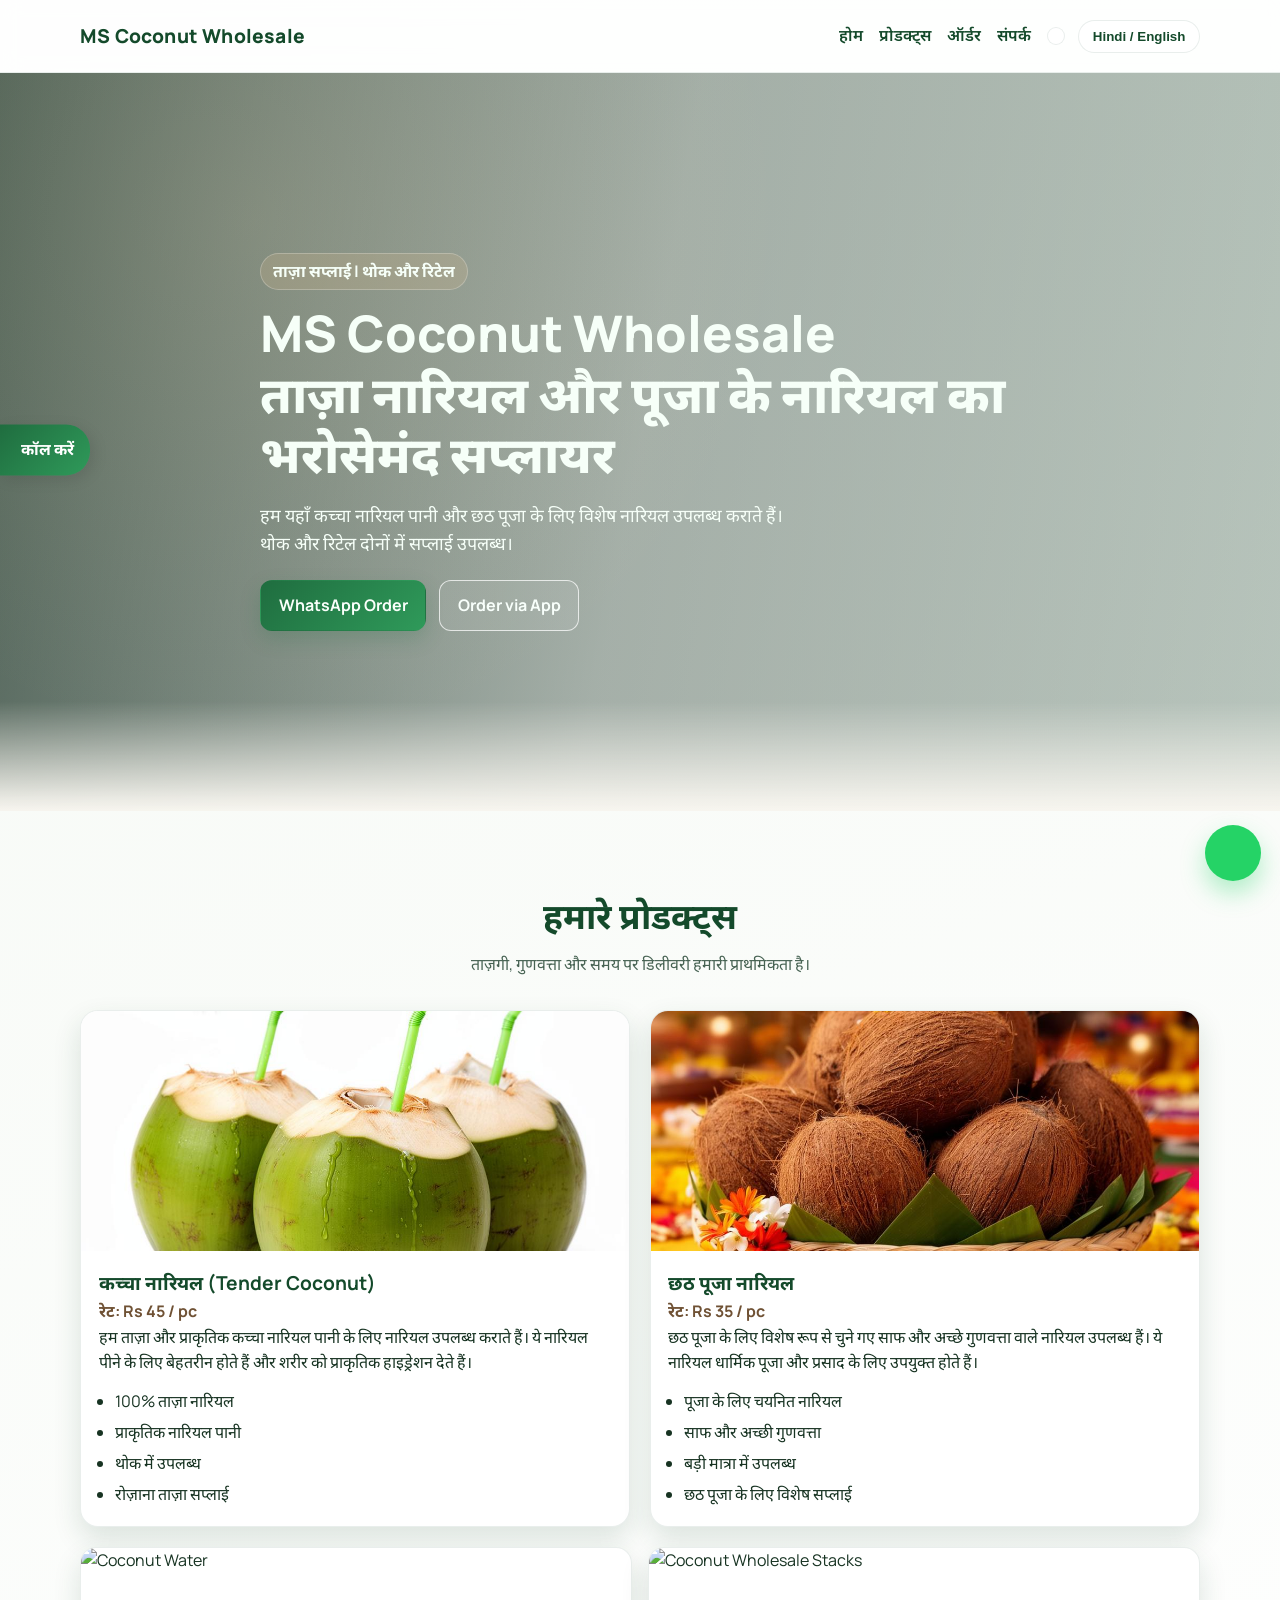
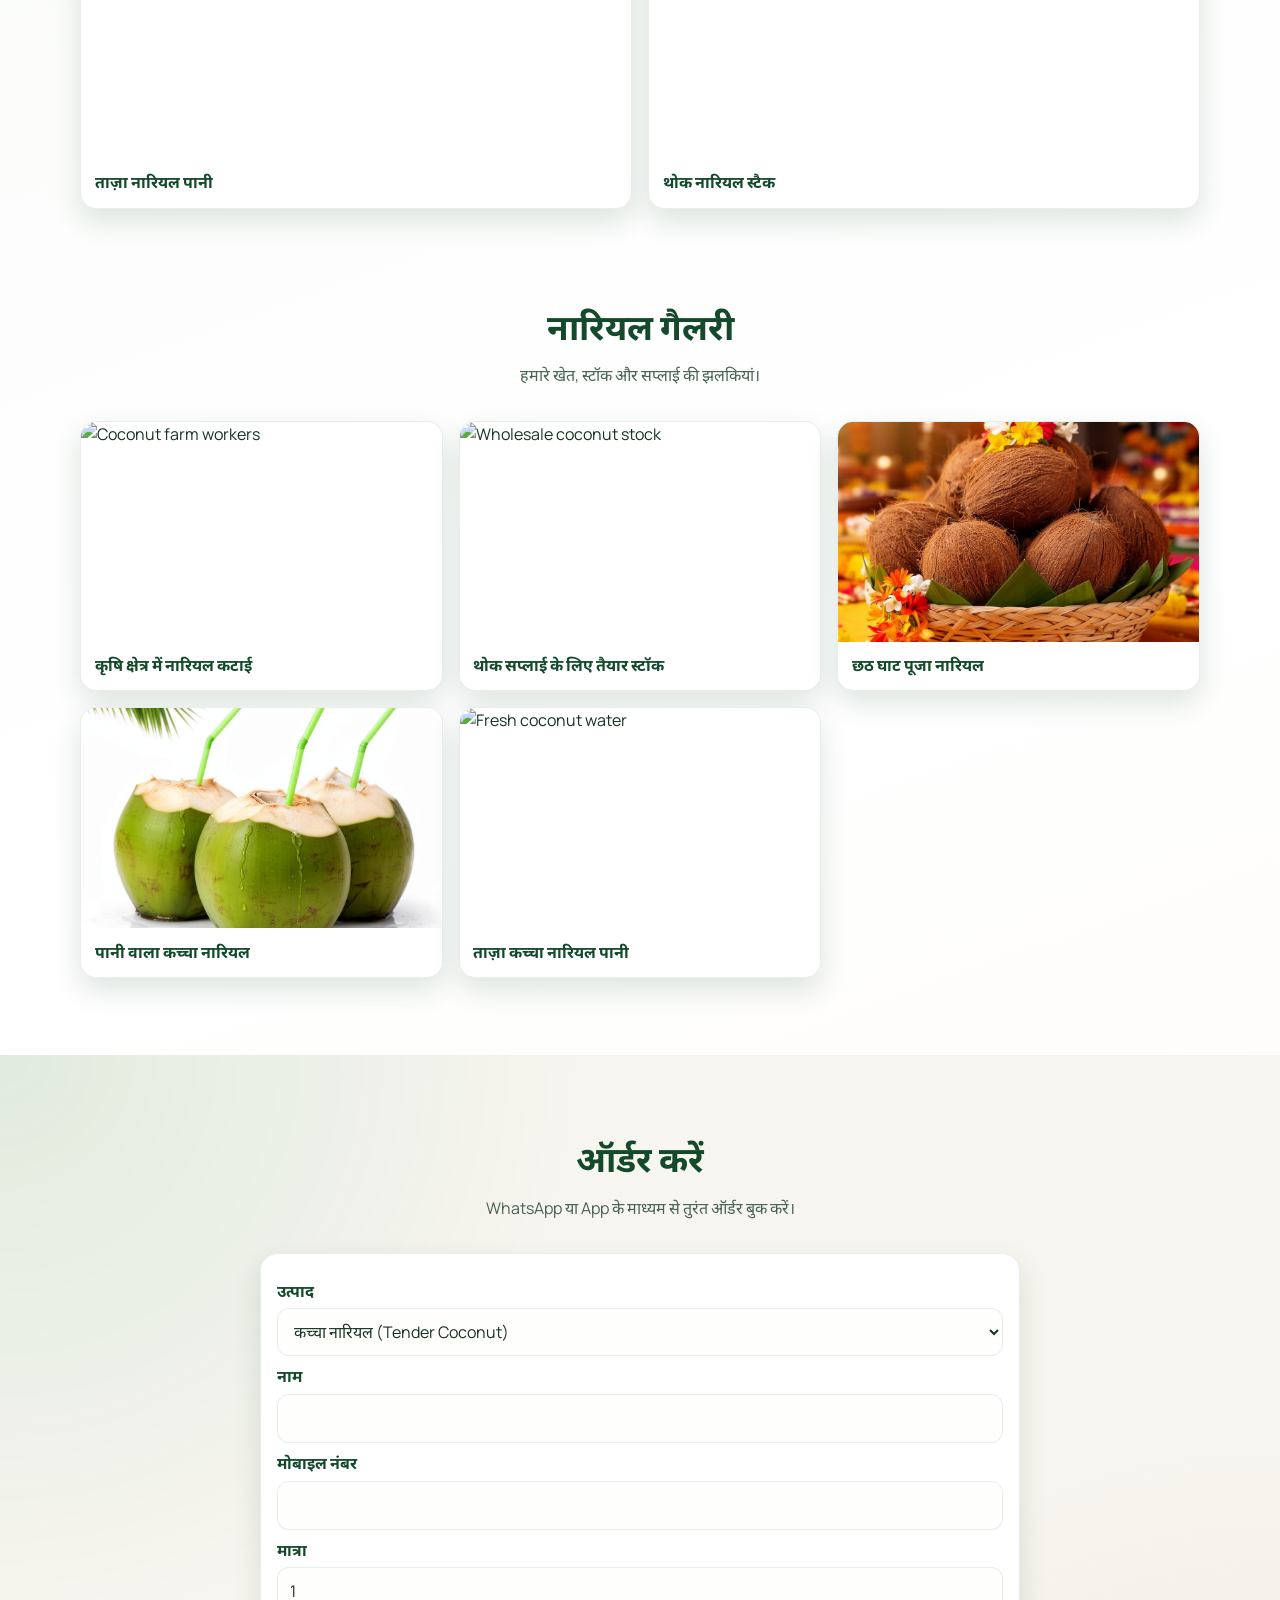
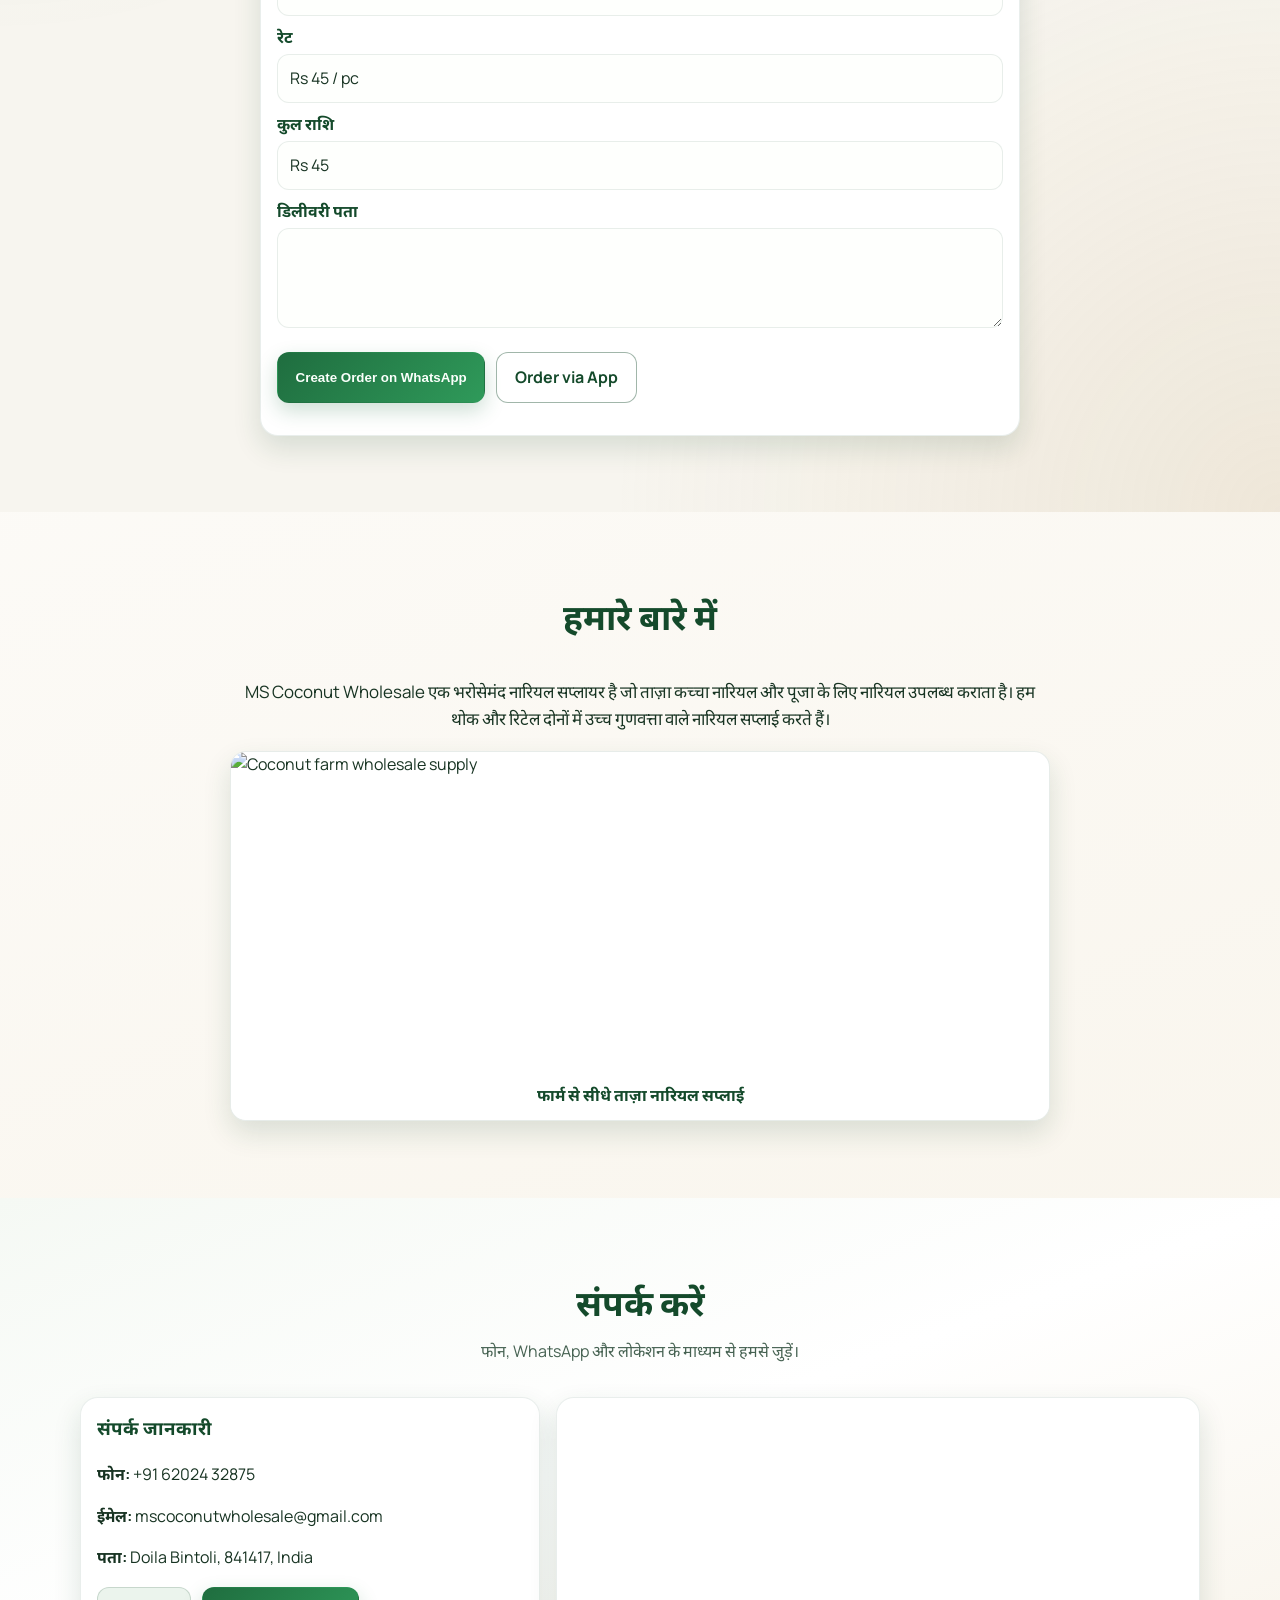
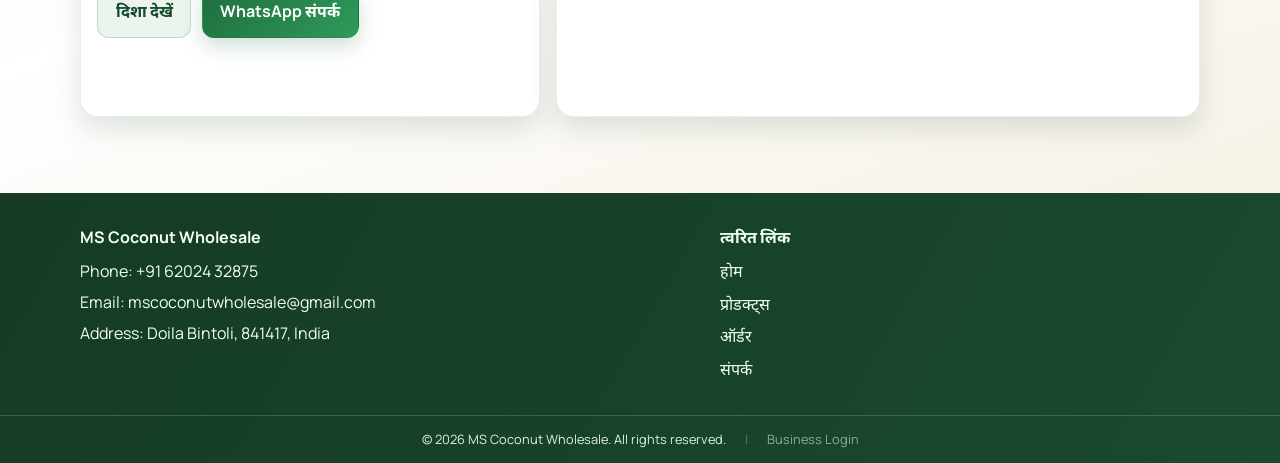
==== index.html @ 0d8b9897 "feat: Add fully offline eManager CPanel" ====
﻿<!doctype html>
<html lang="hi">
  <head>
    <meta charset="UTF-8" />
    <meta name="viewport" content="width=device-width, initial-scale=1.0" />
    <title>MS Coconut Wholesale | ताज़ा नारियल सप्लायर</title>
    <meta
      name="description"
      content="MS Coconut Wholesale - ताज़ा कच्चा नारियल और छठ पूजा नारियल के लिए भरोसेमंद थोक और रिटेल सप्लायर, Doila Bintoli, India. Order via WhatsApp or App."
    />
    <meta
      name="keywords"
      content="MS Coconut Wholesale, coconut wholesale, tender coconut, chhath puja coconut, Doila Bintoli, Bihar, buy coconuts, fresh coconuts"
    />
    <meta name="author" content="MS Coconut Wholesale" />
    <meta
      property="og:title"
      content="MS Coconut Wholesale - Fresh & Puja Coconuts"
    />
    <meta
      property="og:description"
      content="ताज़ा नारियल और पूजा के नारियल का भरोसेमंद सप्लायर। थोक और रिटेल। Order fresh coconuts today!"
    />
    <meta property="og:type" content="website" />
    <meta property="og:url" content="https://mscoconutwholesale.com/" />
    <meta
      property="og:image"
      content="https://images.unsplash.com/photo-1565183044969-cd20435db7d4?auto=format&fit=crop&w=1600&q=80"
    />
    <link rel="canonical" href="https://mscoconutwholesale.com/" />
    <link rel="preconnect" href="https://fonts.googleapis.com" />
    <link rel="preconnect" href="https://fonts.gstatic.com" crossorigin />
    <link
      href="https://fonts.googleapis.com/css2?family=Manrope:wght@400;500;700;800&family=Noto+Sans+Devanagari:wght@400;500;700;800&display=swap"
      rel="stylesheet"
    />
    <script src="https://unpkg.com/@phosphor-icons/web"></script>
    <link rel="stylesheet" href="styles.css" />
    <script type="application/ld+json">
      {
        "@context": "https://schema.org",
        "@type": "LocalBusiness",
        "name": "MS Coconut Wholesale",
        "description": "Fresh tender coconuts and Chhath puja coconuts for wholesale and retail supply.",
        "telephone": "+916202432875",
        "email": "mscoconutwholesale@gmail.com",
        "address": {
          "@type": "PostalAddress",
          "streetAddress": "Doila Bintoli",
          "postalCode": "841417",
          "addressCountry": "IN"
        }
      }
    </script>
  </head>
  <body>
    <!-- Fixed Left CTA -->
    <a class="floating-cta-left" href="tel:+916202432875" aria-label="Call Us">
      <i class="ph ph-phone-call"></i>
      <span class="cta-text" data-i18n="cta.call">कॉल करें</span>
    </a>

    <!-- Fixed WhatsApp CTA -->
    <a
      class="floating-whatsapp"
      href="https://wa.me/916202432875?text=Hello%20MS%20Coconut%20Wholesale"
      target="_blank"
      rel="noopener"
      aria-label="WhatsApp Chat"
    >
      <i class="ph ph-whatsapp-logo"></i>
    </a>

    <!-- Toast Container -->
    <div id="toastContainer" class="toast-container"></div>

    <header class="site-header">
      <nav class="nav container">
        <a href="#home" class="brand">MS Coconut Wholesale</a>
        <button
          id="mobileMenuBtn"
          class="mobile-menu-btn"
          aria-label="Open menu"
          data-i18n="nav.menu"
        >
          मेन्यू
        </button>
        <ul id="navLinks" class="nav-links">
          <li><a href="#home" data-i18n="nav.home">होम</a></li>
          <li><a href="#products" data-i18n="nav.products">प्रोडक्ट्स</a></li>
          <li><a href="#order" data-i18n="nav.order">ऑर्डर</a></li>
          <li><a href="#contact" data-i18n="nav.contact">संपर्क</a></li>
          <li class="nav-controls">
            <button
              id="themeToggle"
              class="theme-btn"
              type="button"
              aria-label="Toggle Dark Mode"
            >
              <i class="ph ph-moon"></i>
            </button>
            <button
              id="langToggle"
              class="lang-btn"
              type="button"
              aria-label="Switch language"
            >
              Hindi / English
            </button>
          </li>
        </ul>
      </nav>
    </header>

    <main>
      <section id="home" class="hero">
        <div class="hero-overlay"></div>
        <div class="container hero-content reveal">
          <p class="hero-kicker" data-i18n="hero.kicker">
            ताज़ा सप्लाई | थोक और रिटेल
          </p>
          <h1 data-i18n="hero.title">
            MS Coconut Wholesale<br />ताज़ा नारियल और पूजा के नारियल का भरोसेमंद
            सप्लायर
          </h1>
          <p class="hero-sub" data-i18n="hero.subtitle">
            हम यहाँ कच्चा नारियल पानी और छठ पूजा के लिए विशेष नारियल उपलब्ध
            कराते हैं।<br />
            थोक और रिटेल दोनों में सप्लाई उपलब्ध।
          </p>
          <div class="hero-actions">
            <a
              href="#order"
              class="btn btn-primary"
              data-i18n="hero.whatsappBtn"
              >WhatsApp Order</a
            >
            <a
              href="https://gostore.app/coconutwholesale"
              target="_blank"
              rel="noopener"
              class="btn btn-outline"
              data-i18n="hero.appBtn"
              >Order via App</a
            >
          </div>
        </div>
      </section>

      <section id="products" class="section container">
        <div class="section-head reveal">
          <h2 data-i18n="products.heading">हमारे प्रोडक्ट्स</h2>
          <p data-i18n="products.subheading">
            ताज़गी, गुणवत्ता और समय पर डिलीवरी हमारी प्राथमिकता है।
          </p>
        </div>

        <div class="product-grid">
          <article class="card reveal">
            <img
              loading="lazy"
              src="./tender-coconut-d_pHFXbp.jpg"
              alt="Tender Coconut"
              decoding="async"
              onerror="
                this.onerror = null;
                this.src =
                  'https://upload.wikimedia.org/wikipedia/commons/5/54/Coconut_palm._%28Unsplash%29.jpg';
              "
            />
            <div class="card-body">
              <h3 data-i18n="products.tender.name">
                कच्चा नारियल (Tender Coconut)
              </h3>
              <p class="price">
                <span data-i18n="products.priceLabel">रेट:</span>
                <strong id="priceTender">Rs 45 / pc</strong>
              </p>
              <p data-i18n="products.tender.desc">
                हम ताज़ा और प्राकृतिक कच्चा नारियल पानी के लिए नारियल उपलब्ध
                कराते हैं। ये नारियल पीने के लिए बेहतरीन होते हैं और शरीर को
                प्राकृतिक हाइड्रेशन देते हैं।
              </p>
              <ul>
                <li data-i18n="products.tender.f1">100% ताज़ा नारियल</li>
                <li data-i18n="products.tender.f2">प्राकृतिक नारियल पानी</li>
                <li data-i18n="products.tender.f3">थोक में उपलब्ध</li>
                <li data-i18n="products.tender.f4">रोज़ाना ताज़ा सप्लाई</li>
              </ul>
            </div>
          </article>

          <article class="card reveal">
            <img
              loading="lazy"
              src="./puja-coconut-B3xiYjLq.jpg"
              alt="Chhath Puja Coconut"
              decoding="async"
              onerror="
                this.onerror = null;
                this.src =
                  'https://upload.wikimedia.org/wikipedia/commons/5/54/Coconut_palm._%28Unsplash%29.jpg';
              "
            />
            <div class="card-body">
              <h3 data-i18n="products.puja.name">छठ पूजा नारियल</h3>
              <p class="price">
                <span data-i18n="products.priceLabel">रेट:</span>
                <strong id="pricePuja">Rs 35 / pc</strong>
              </p>
              <p data-i18n="products.puja.desc">
                छठ पूजा के लिए विशेष रूप से चुने गए साफ और अच्छे गुणवत्ता वाले
                नारियल उपलब्ध हैं। ये नारियल धार्मिक पूजा और प्रसाद के लिए
                उपयुक्त होते हैं।
              </p>
              <ul>
                <li data-i18n="products.puja.f1">पूजा के लिए चयनित नारियल</li>
                <li data-i18n="products.puja.f2">साफ और अच्छी गुणवत्ता</li>
                <li data-i18n="products.puja.f3">बड़ी मात्रा में उपलब्ध</li>
                <li data-i18n="products.puja.f4">
                  छठ पूजा के लिए विशेष सप्लाई
                </li>
              </ul>
            </div>
          </article>
        </div>

        <div class="gallery-strip reveal">
          <figure>
            <img
              loading="lazy"
              src="https://upload.wikimedia.org/wikipedia/commons/2/20/Coconut_Drink_%28Unsplash%29.jpg"
              alt="Coconut Water"
              decoding="async"
              onerror="
                this.onerror = null;
                this.src =
                  'https://upload.wikimedia.org/wikipedia/commons/5/54/Coconut_palm._%28Unsplash%29.jpg';
              "
            />
            <figcaption data-i18n="gallery.water">ताज़ा नारियल पानी</figcaption>
          </figure>
          <figure>
            <img
              loading="lazy"
              src="https://images.unsplash.com/photo-1558374107-b2da883c99a1?auto=format&fit=crop&w=1400&q=80"
              alt="Coconut Wholesale Stacks"
              decoding="async"
              onerror="
                this.onerror = null;
                this.src =
                  'https://upload.wikimedia.org/wikipedia/commons/5/54/Coconut_palm._%28Unsplash%29.jpg';
              "
            />
            <figcaption data-i18n="gallery.wholesale">
              थोक नारियल स्टैक
            </figcaption>
          </figure>
        </div>
      </section>
      <section class="section container showcase-section">
        <div class="section-head reveal">
          <h2 data-i18n="showcase.heading">नारियल गैलरी</h2>
          <p data-i18n="showcase.subheading">
            हमारे खेत, स्टॉक और सप्लाई की झलकियां।
          </p>
        </div>
        <div class="showcase-grid">
          <figure class="showcase-card reveal">
            <img
              loading="lazy"
              decoding="async"
              src="https://images.unsplash.com/photo-1527160666479-3131d2b7042d?auto=format&fit=crop&w=1400&q=80"
              alt="Coconut farm workers"
              onerror="
                this.onerror = null;
                this.src =
                  'https://upload.wikimedia.org/wikipedia/commons/5/54/Coconut_palm._%28Unsplash%29.jpg';
              "
            />
            <figcaption data-i18n="showcase.farm">
              कृषि क्षेत्र में नारियल कटाई
            </figcaption>
          </figure>
          <figure class="showcase-card reveal">
            <img
              loading="lazy"
              decoding="async"
              src="https://images.unsplash.com/photo-1558374107-b2da883c99a1?auto=format&fit=crop&w=1400&q=80"
              alt="Wholesale coconut stock"
              onerror="
                this.onerror = null;
                this.src =
                  'https://upload.wikimedia.org/wikipedia/commons/5/54/Coconut_palm._%28Unsplash%29.jpg';
              "
            />
            <figcaption data-i18n="showcase.transport">
              थोक सप्लाई के लिए तैयार स्टॉक
            </figcaption>
          </figure>
          <figure class="showcase-card reveal">
            <img
              loading="lazy"
              decoding="async"
              src="./puja-coconut-B3xiYjLq.jpg"
              alt="Chhath ghat puja coconut"
              onerror="
                this.onerror = null;
                this.src =
                  'https://upload.wikimedia.org/wikipedia/commons/5/54/Coconut_palm._%28Unsplash%29.jpg';
              "
            />
            <figcaption data-i18n="showcase.chhath">
              छठ घाट पूजा नारियल
            </figcaption>
          </figure>
          <figure class="showcase-card reveal">
            <img
              loading="lazy"
              decoding="async"
              src="./tender-coconut-d_pHFXbp.jpg"
              alt="Tender coconut water"
              onerror="
                this.onerror = null;
                this.src =
                  'https://upload.wikimedia.org/wikipedia/commons/2/20/Coconut_Drink_%28Unsplash%29.jpg';
              "
            />
            <figcaption data-i18n="showcase.pani">
              पानी वाला कच्चा नारियल
            </figcaption>
          </figure>
          <figure class="showcase-card reveal">
            <img
              loading="lazy"
              decoding="async"
              src="https://upload.wikimedia.org/wikipedia/commons/2/20/Coconut_Drink_%28Unsplash%29.jpg"
              alt="Fresh coconut water"
              onerror="
                this.onerror = null;
                this.src =
                  'https://upload.wikimedia.org/wikipedia/commons/5/54/Coconut_palm._%28Unsplash%29.jpg';
              "
            />
            <figcaption data-i18n="showcase.water">
              ताज़ा कच्चा नारियल पानी
            </figcaption>
          </figure>
        </div>
      </section>

      <section id="order" class="section order-section">
        <div class="container">
          <div class="section-head reveal">
            <h2 data-i18n="order.heading">ऑर्डर करें</h2>
            <p data-i18n="order.subheading">
              WhatsApp या App के माध्यम से तुरंत ऑर्डर बुक करें।
            </p>
          </div>

          <div class="order-layout">
            <form
              id="orderForm"
              class="order-form reveal"
              action="https://formspree.io/f/xdaworqy"
              method="POST"
            >
              <input
                type="hidden"
                name="_subject"
                value="New Order from MS Coconut Wholesale Website"
              />
              <input type="hidden" name="source" value="Website Order Form" />
              <label for="product" data-i18n="order.form.product">उत्पाद</label>
              <select id="product" name="product" required>
                <option value="tender" data-i18n="order.form.tender">
                  कच्चा नारियल (Tender Coconut)
                </option>
                <option value="puja" data-i18n="order.form.puja">
                  छठ पूजा नारियल
                </option>
              </select>

              <label for="name" data-i18n="order.form.name">नाम</label>
              <input id="name" name="name" type="text" required />

              <label for="mobile" data-i18n="order.form.mobile"
                >मोबाइल नंबर</label
              >
              <input
                id="mobile"
                name="mobile"
                type="tel"
                inputmode="numeric"
                pattern="[0-9]{10}"
                maxlength="10"
                required
              />

              <label for="quantity" data-i18n="order.form.quantity"
                >मात्रा</label
              >
              <input
                id="quantity"
                name="quantity"
                type="number"
                min="1"
                value="1"
                required
              />

              <label for="rate" data-i18n="order.form.rate">रेट</label>
              <input id="rate" name="rate" type="text" readonly />

              <label for="totalAmount" data-i18n="order.form.total"
                >कुल राशि</label
              >
              <input id="totalAmount" name="totalAmount" type="text" readonly />

              <label for="address" data-i18n="order.form.address"
                >डिलीवरी पता</label
              >
              <textarea
                id="address"
                name="address"
                rows="3"
                required
              ></textarea>

              <div class="order-buttons">
                <button
                  type="submit"
                  id="submitBtn"
                  class="btn btn-primary"
                  data-i18n="order.form.whatsappCreate"
                >
                  Create Order on WhatsApp
                </button>
                <a
                  href="https://gostore.app/coconutwholesale"
                  target="_blank"
                  rel="noopener"
                  class="btn btn-outline"
                  data-i18n="order.form.appBtn"
                  >Order via App</a
                >
              </div>
              <p id="formStatus" class="form-status"></p>
            </form>
          </div>
        </div>
      </section>

      <section id="about" class="section container">
        <div class="section-head reveal">
          <h2 data-i18n="about.heading">हमारे बारे में</h2>
        </div>
        <p class="about-text reveal" data-i18n="about.text">
          MS Coconut Wholesale एक भरोसेमंद नारियल सप्लायर है जो ताज़ा कच्चा
          नारियल और पूजा के लिए नारियल उपलब्ध कराता है। हम थोक और रिटेल दोनों
          में उच्च गुणवत्ता वाले नारियल सप्लाई करते हैं।
        </p>
        <figure class="about-visual reveal">
          <img
            loading="lazy"
            src="https://images.unsplash.com/photo-1709389137235-718ddf8cf3a7?auto=format&fit=crop&w=1800&q=80"
            alt="Coconut farm wholesale supply"
            decoding="async"
            onerror="
              this.onerror = null;
              this.src =
                'https://upload.wikimedia.org/wikipedia/commons/5/54/Coconut_palm._%28Unsplash%29.jpg';
            "
          />
          <figcaption data-i18n="about.caption">
            फार्म से सीधे ताज़ा नारियल सप्लाई
          </figcaption>
        </figure>
      </section>

      <section id="contact" class="section contact-section">
        <div class="container">
          <div class="section-head reveal">
            <h2 data-i18n="contact.heading">संपर्क करें</h2>
            <p data-i18n="contact.subheading">
              फोन, WhatsApp और लोकेशन के माध्यम से हमसे जुड़ें।
            </p>
          </div>

          <div class="contact-grid">
            <div class="contact-card reveal">
              <h3 data-i18n="contact.info">संपर्क जानकारी</h3>
              <p>
                <strong data-i18n="contact.phoneLabel">फोन:</strong>
                <a href="tel:+916202432875">+91 62024 32875</a>
              </p>
              <p>
                <strong data-i18n="contact.emailLabel">ईमेल:</strong>
                <a href="mailto:mscoconutwholesale@gmail.com"
                  >mscoconutwholesale@gmail.com</a
                >
              </p>
              <p>
                <strong data-i18n="contact.addressLabel">पता:</strong>
                <span>Doila Bintoli, 841417, India</span>
              </p>
              <div class="contact-actions">
                <a
                  class="btn btn-secondary"
                  href="https://www.google.com/maps/dir/?api=1&destination=Doila+Bintoli%2C+841417%2C+India"
                  target="_blank"
                  rel="noopener"
                  data-i18n="contact.directionBtn"
                  >दिशा देखें</a
                >
                <a
                  class="btn btn-primary"
                  href="https://wa.me/916202432875?text=Hello%20MS%20Coconut%20Wholesale"
                  target="_blank"
                  rel="noopener"
                  data-i18n="contact.whatsappBtn"
                  >WhatsApp संपर्क</a
                >
              </div>
            </div>

            <div class="map-wrap reveal">
              <iframe
                title="MS Coconut Wholesale Location"
                src="https://www.google.com/maps?q=Doila+Bintoli%2C+841417%2C+India&output=embed"
                loading="lazy"
                referrerpolicy="no-referrer-when-downgrade"
                allowfullscreen
              ></iframe>
            </div>
          </div>
        </div>
      </section>
    </main>

    <footer class="site-footer">
      <div class="container footer-grid">
        <div>
          <h4>MS Coconut Wholesale</h4>
          <p>Phone: <a href="tel:+916202432875">+91 62024 32875</a></p>
          <p>
            Email:
            <a href="mailto:mscoconutwholesale@gmail.com"
              >mscoconutwholesale@gmail.com</a
            >
          </p>
          <p>Address: Doila Bintoli, 841417, India</p>
        </div>
        <div>
          <h4 data-i18n="footer.quickLinks">त्वरित लिंक</h4>
          <ul>
            <li><a href="#home" data-i18n="footer.home">होम</a></li>
            <li>
              <a href="#products" data-i18n="footer.products">प्रोडक्ट्स</a>
            </li>
            <li><a href="#order" data-i18n="footer.order">ऑर्डर</a></li>
            <li><a href="#contact" data-i18n="footer.contact">संपर्क</a></li>
          </ul>
        </div>
      </div>
      <div style="text-align:center; margin-top:2rem; font-size:0.8rem;">
        <p class="copyright">© 2026 MS Coconut Wholesale. All rights reserved. <span style="opacity:0.3; margin-left:1rem;">|</span> <a href="cpanel.html" style="opacity:0.6; margin-left:1rem; text-decoration:none;" data-i18n="footer.cpanel">Business Login</a></p>
      </div>
    </footer>

    <script src="script.js" defer></script>
  </body>
</html>
---- styles.css ----
﻿:root {
  --green-900: #144a2b;
  --green-700: #1f6d3f;
  --green-500: #2f9a5a;
  --white: #ffffff;
  --cream: #f7f5ef;
  --light-brown: #cfb58c;
  --brown-700: #6f5134;
  --text: #173322;
  --muted: #466252;
  --shadow: 0 12px 28px rgba(20, 74, 43, 0.14);
  --header-bg: rgba(255, 255, 255, 0.86);
  --border: rgba(20, 74, 43, 0.09);
  --body-bg: linear-gradient(160deg, #f5f9f4 0%, #ffffff 45%, #f7f2e7 100%);
  --card-bg: #ffffff;
  --input-bg: #fefffd;
  --footer-bg: linear-gradient(120deg, #163a26, #194a2f);
  --radius: 18px;
  --toast-bg: #1f6d3f;
  --toast-color: #ffffff;
}

[data-theme="dark"] {
  --green-900: #a7f3c8;
  --green-700: #4ade80;
  --green-500: #22c55e;
  --white: #121212;
  --cream: #1e1e1e;
  --light-brown: #897050;
  --brown-700: #bfa688;
  --text: #e2e8f0;
  --muted: #94a3a8;
  --shadow: 0 12px 28px rgba(0, 0, 0, 0.5);
  --header-bg: rgba(18, 18, 18, 0.9);
  --border: rgba(255, 255, 255, 0.1);
  --body-bg: #121212;
  --card-bg: #1a1a1a;
  --input-bg: #2a2a2a;
  --footer-bg: #0f2418;
  --toast-bg: #4ade80;
  --toast-color: #121212;
}

* {
  box-sizing: border-box;
}

html {
  scroll-behavior: smooth;
}

body {
  margin: 0;
  color: var(--text);
  background: var(--body-bg);
  font-family: "Manrope", "Noto Sans Devanagari", sans-serif;
  line-height: 1.6;
  overflow-x: hidden;
  -webkit-text-size-adjust: 100%;
}

main {
  overflow-x: hidden;
}

section {
  scroll-margin-top: 86px;
}

a {
  color: inherit;
  text-decoration: none;
}

img {
  max-width: 100%;
  display: block;
}

.container {
  width: min(1120px, calc(100% - 2rem));
  margin: 0 auto;
}

.site-header {
  position: sticky;
  top: 0;
  z-index: 50;
  backdrop-filter: blur(10px);
  background: var(--header-bg);
  border-bottom: 1px solid var(--border);
  transition: background 0.3s ease, border-color 0.3s ease;
}

.nav {
  display: flex;
  align-items: center;
  justify-content: space-between;
  min-height: 72px;
  gap: 1rem;
}

.brand {
  color: var(--green-900);
  font-weight: 800;
  letter-spacing: 0.2px;
  font-size: clamp(1rem, 2vw, 1.2rem);
}

.mobile-menu-btn {
  display: none;
  border: 1px solid rgba(20, 74, 43, 0.25);
  background: var(--white);
  color: var(--green-900);
  border-radius: 999px;
  padding: 0.45rem 0.85rem;
  font-weight: 700;
}

.nav-links {
  list-style: none;
  display: flex;
  margin: 0;
  padding: 0;
  align-items: center;
  gap: 1rem;
}

.nav-links a {
  color: var(--green-900);
  font-weight: 600;
}

.nav-controls {
  display: flex;
  align-items: center;
  gap: 0.8rem;
}

.theme-btn,
.lang-btn {
  border: 1px solid var(--border);
  background: var(--card-bg);
  color: var(--green-900);
  border-radius: 999px;
  padding: 0.5rem 0.85rem;
  font-weight: 700;
  cursor: pointer;
  display: inline-flex;
  align-items: center;
  justify-content: center;
  transition: all 0.2s ease;
}

.theme-btn {
  padding: 0.5rem;
  font-size: 1.2rem;
}

.lang-btn:hover, .theme-btn:hover {
  background: var(--green-900);
  color: var(--card-bg);
}

.hero {
  position: relative;
  min-height: clamp(520px, 82vh, 760px);
  display: grid;
  align-items: center;
  background-image:
    linear-gradient(100deg, rgba(9, 34, 20, 0.7) 0%, rgba(9, 34, 20, 0.35) 50%, rgba(12, 52, 29, 0.28) 100%),
    url("https://images.unsplash.com/photo-1565183044969-cd20435db7d4?auto=format&fit=crop&w=2200&q=80"),
    url("https://upload.wikimedia.org/wikipedia/commons/5/54/Coconut_palm._%28Unsplash%29.jpg");
  background-position: center, center, center;
  background-size: cover, cover, cover;
  background-repeat: no-repeat, no-repeat, no-repeat;
}

.hero::after {
  content: "";
  position: absolute;
  inset: auto 0 0 0;
  height: 110px;
  pointer-events: none;
  background: linear-gradient(180deg, rgba(247, 245, 239, 0) 0%, rgba(247, 245, 239, 0.9) 88%, rgba(247, 245, 239, 1) 100%);
}

.hero-overlay {
  position: absolute;
  inset: 0;
  background: radial-gradient(circle at 20% 20%, rgba(240, 213, 169, 0.15), transparent 45%);
}

.hero-content {
  position: relative;
  color: #f6fff8;
  max-width: 760px;
  padding: 3rem 0;
}

.hero-kicker {
  display: inline-block;
  margin: 0 0 0.8rem;
  padding: 0.3rem 0.75rem;
  border-radius: 999px;
  background: rgba(207, 181, 140, 0.26);
  border: 1px solid rgba(255, 255, 255, 0.24);
  font-weight: 700;
}

.hero h1 {
  margin: 0;
  line-height: 1.2;
  font-size: clamp(1.85rem, 4.2vw, 3.15rem);
  font-weight: 800;
}

.hero-sub {
  margin-top: 1rem;
  font-size: clamp(1rem, 2.1vw, 1.12rem);
  max-width: 690px;
}

.hero-actions {
  display: flex;
  flex-wrap: wrap;
  gap: 0.8rem;
  margin-top: 1.4rem;
}

.btn {
  display: inline-flex;
  align-items: center;
  justify-content: center;
  border-radius: 12px;
  padding: 0.72rem 1.1rem;
  border: 1px solid transparent;
  font-weight: 700;
  transition: transform 0.24s ease, box-shadow 0.24s ease, background 0.24s ease;
}

.btn:hover {
  transform: translateY(-1px);
}

.btn-primary {
  background: linear-gradient(135deg, var(--green-700), var(--green-500));
  color: #fafffb;
  box-shadow: 0 8px 20px rgba(31, 109, 63, 0.22);
}

.btn-outline {
  border-color: rgba(20, 74, 43, 0.4);
  color: var(--green-900);
  background: rgba(255, 255, 255, 0.72);
}

.hero .btn-outline {
  border-color: rgba(255, 255, 255, 0.72);
  color: #f8fffb;
  background: rgba(255, 255, 255, 0.08);
}

.btn-secondary {
  background: #ebf4ed;
  color: var(--green-900);
  border-color: rgba(20, 74, 43, 0.17);
}

.section {
  padding: clamp(3rem, 6vw, 5rem) 0;
}

.section-head {
  text-align: center;
  max-width: 700px;
  margin: 0 auto 2rem;
}

.section-head h2 {
  margin: 0 0 0.5rem;
  color: var(--green-900);
  font-size: clamp(1.6rem, 3vw, 2.2rem);
}

.section-head p {
  margin: 0;
  color: var(--muted);
}

.product-grid {
  display: grid;
  grid-template-columns: repeat(2, minmax(0, 1fr));
  gap: 1.2rem;
}

.card {
  background: var(--card-bg);
  border-radius: var(--radius);
  overflow: hidden;
  box-shadow: var(--shadow);
  border: 1px solid var(--border);
  transition: transform 0.3s ease;
}

.card:hover {
  transform: translateY(-4px);
}

.card img {
  width: 100%;
  height: 240px;
  object-fit: cover;
}

.card-body {
  padding: 1.1rem 1.1rem 1.2rem;
}

.card-body h3 {
  margin: 0;
  color: var(--green-900);
  font-size: 1.2rem;
}

.price {
  margin: 0.55rem 0 0.75rem;
  color: var(--brown-700);
  font-weight: 700;
}

.card-body p {
  margin: 0;
}

.card-body ul {
  margin: 0.8rem 0 0;
  padding-left: 1rem;
  color: var(--text);
}

.card-body li + li {
  margin-top: 0.34rem;
}

.gallery-strip {
  margin-top: 1.25rem;
  display: grid;
  grid-template-columns: repeat(2, minmax(0, 1fr));
  gap: 1rem;
}

.gallery-strip figure {
  margin: 0;
  border-radius: 16px;
  overflow: hidden;
  background: var(--card-bg);
  box-shadow: var(--shadow);
  border: 1px solid var(--border);
}

.gallery-strip img {
  height: 210px;
  width: 100%;
  object-fit: cover;
}

.gallery-strip figcaption {
  padding: 0.75rem 0.85rem;
  color: var(--green-900);
  font-weight: 700;
}

.showcase-section {
  padding-top: 0.8rem;
}

.showcase-grid {
  display: grid;
  grid-template-columns: repeat(3, minmax(0, 1fr));
  gap: 1rem;
}

.showcase-card {
  margin: 0;
  border-radius: 16px;
  overflow: hidden;
  background: var(--card-bg);
  border: 1px solid var(--border);
  box-shadow: var(--shadow);
}

.showcase-card img {
  width: 100%;
  height: 220px;
  object-fit: cover;
}

.showcase-card figcaption {
  padding: 0.72rem 0.85rem;
  color: var(--green-900);
  font-weight: 700;
}

.order-section {
  background:
    radial-gradient(circle at 0% 0%, rgba(47, 154, 90, 0.11), transparent 35%),
    radial-gradient(circle at 100% 100%, rgba(207, 181, 140, 0.22), transparent 40%),
    var(--cream);
}

.order-layout {
  max-width: 760px;
  margin: 0 auto;
}

.order-form,
.contact-card,
.map-wrap {
  background: var(--card-bg);
  border: 1px solid var(--border);
  border-radius: var(--radius);
  box-shadow: var(--shadow);
}

.order-form {
  padding: 1rem;
}

.order-form label {
  font-weight: 700;
  color: var(--green-900);
  margin-top: 0.52rem;
  display: block;
}

.order-form input,
.order-form select,
.order-form textarea {
  width: 100%;
  border: 1px solid var(--border);
  border-radius: 12px;
  padding: 0.67rem 0.72rem;
  margin-top: 0.25rem;
  font: inherit;
  background: var(--input-bg);
  color: var(--text);
  transition: border-color 0.2s;
}
.order-form input:focus,
.order-form select:focus,
.order-form textarea:focus {
  outline: none;
  border-color: var(--green-500);
}

.order-buttons {
  display: flex;
  flex-wrap: wrap;
  gap: 0.7rem;
  margin-top: 1rem;
}



.about-text {
  max-width: 820px;
  margin: 0 auto;
  text-align: center;
  color: var(--text);
  font-size: 1.06rem;
}

.about-visual {
  max-width: 820px;
  margin: 1.2rem auto 0;
  border-radius: 16px;
  overflow: hidden;
  background: #ffffff;
  border: 1px solid rgba(20, 74, 43, 0.1);
  box-shadow: var(--shadow);
}

.about-visual img {
  width: 100%;
  height: 320px;
  object-fit: cover;
}

.about-visual figcaption {
  padding: 0.7rem 0.9rem;
  text-align: center;
  color: var(--green-900);
  font-weight: 700;
  background: var(--card-bg);
}

.contact-section {
  background: var(--body-bg);
}

.contact-grid {
  display: grid;
  grid-template-columns: 1fr 1.4fr;
  gap: 1rem;
}

.contact-card {
  padding: 1rem;
}

.contact-card h3 {
  margin-top: 0;
  color: var(--green-900);
}

.contact-actions {
  display: flex;
  flex-wrap: wrap;
  gap: 0.65rem;
  margin-top: 0.8rem;
}

.map-wrap {
  min-height: 320px;
  overflow: hidden;
}

.map-wrap iframe {
  width: 100%;
  height: 100%;
  border: 0;
}

.site-footer {
  background: var(--footer-bg);
  color: #f0fff5;
  padding-top: 2rem;
}

.footer-grid {
  display: grid;
  grid-template-columns: 1.3fr 1fr;
  gap: 1rem;
}

.footer-grid h4 {
  margin: 0 0 0.5rem;
}

.footer-grid p {
  margin: 0.35rem 0;
}

.footer-grid ul {
  list-style: none;
  margin: 0;
  padding: 0;
}

.footer-grid li + li {
  margin-top: 0.45rem;
}

.copyright {
  margin: 1.25rem 0 0;
  text-align: center;
  padding: 0.85rem;
  border-top: 1px solid rgba(255, 255, 255, 0.17);
  color: rgba(240, 255, 245, 0.92);
}

.floating-whatsapp {
  position: fixed;
  right: 1.2rem;
  bottom: 1.2rem;
  z-index: 100;
  width: 56px;
  height: 56px;
  border-radius: 50%;
  background: #25D366; /* Official WhatsApp green */
  color: #ffffff;
  display: grid;
  place-items: center;
  font-size: 1.8rem;
  box-shadow: 0 12px 24px rgba(37, 211, 102, 0.35);
  transition: transform 0.3s cubic-bezier(0.175, 0.885, 0.32, 1.275);
}

.floating-whatsapp:hover {
  transform: scale(1.1);
}

.floating-cta-left {
  position: fixed;
  left: 0;
  top: 50%;
  transform: translateY(-50%);
  z-index: 99;
  background: linear-gradient(135deg, var(--green-700), var(--green-500));
  color: var(--white);
  display: flex;
  align-items: center;
  gap: 0.5rem;
  padding: 0.8rem 1rem 0.8rem 0.8rem;
  border-radius: 0 24px 24px 0;
  box-shadow: 4px 4px 15px rgba(0, 0, 0, 0.1);
  font-weight: 700;
  transition: all 0.3s cubic-bezier(0.175, 0.885, 0.32, 1.275);
}

.floating-cta-left:hover {
  padding-left: 1.2rem;
  background: var(--green-900);
}

.floating-cta-left i {
  font-size: 1.4rem;
}

/* Toast Container */
.toast-container {
  position: fixed;
  bottom: 2rem;
  left: 50%;
  transform: translateX(-50%);
  z-index: 1000;
  display: flex;
  flex-direction: column;
  gap: 0.5rem;
  pointer-events: none;
}

.toast-message {
  background: var(--toast-bg);
  color: var(--toast-color);
  padding: 0.8rem 1.5rem;
  border-radius: 99px;
  font-weight: 600;
  box-shadow: 0 8px 16px rgba(0,0,0,0.15);
  transform: translateY(100px);
  opacity: 0;
  animation: slideUpFade 0.4s cubic-bezier(0.175, 0.885, 0.32, 1.275) forwards;
}

.toast-message.hide {
  animation: fadeOutDown 0.4s ease forwards;
}

@keyframes slideUpFade {
  to { transform: translateY(0); opacity: 1; }
}
@keyframes fadeOutDown {
  to { transform: translateY(20px); opacity: 0; }
}

.form-status {
  text-align: center;
  margin-top: 1rem;
  font-weight: 600;
  color: var(--green-700);
}
.form-status.error {
  color: #dc2626;
}

.reveal {
  opacity: 0;
  transform: translateY(18px);
  animation: riseIn 0.8s ease forwards;
}

.reveal:nth-child(2n) {
  animation-delay: 0.12s;
}

@keyframes riseIn {
  to {
    opacity: 1;
    transform: translateY(0);
  }
}

@media (max-width: 980px) {
  .product-grid,
  .contact-grid,
  .footer-grid {
    grid-template-columns: 1fr;
  }

  .gallery-strip,
  .showcase-grid {
    grid-template-columns: 1fr;
  }

  .map-wrap {
    min-height: 280px;
  }
}

@media (max-width: 760px) {
  .mobile-menu-btn {
    display: inline-flex;
  }

  .nav-links {
    position: absolute;
    top: 72px;
    right: 0.9rem;
    left: 0.9rem;
    border-radius: 14px;
    background: rgba(255, 255, 255, 0.98);
    border: 1px solid rgba(20, 74, 43, 0.1);
    box-shadow: var(--shadow);
    flex-direction: column;
    align-items: flex-start;
    gap: 0.7rem;
    padding: 0.8rem;
    display: none;
  }

  .nav-links.show {
    display: flex;
  }

  .hero {
    min-height: 560px;
  }

  .btn {
    width: 100%;
  }

  .hero-actions {
    width: 100%;
  }

  .floating-cta-left {
    padding: 0.6rem 0.8rem 0.6rem 0.6rem;
  }
  .floating-cta-left .cta-text {
    display: none; /* Hide text on small screens, only show icon */
  }
}

@media (prefers-reduced-motion: reduce) {
  *,
  *::before,
  *::after {
    animation: none !important;
    transition: none !important;
    scroll-behavior: auto !important;
  }

  .reveal {
    opacity: 1;
    transform: none;
  }
}






@media (max-width: 480px) {
  .container {
    width: min(1120px, calc(100% - 1rem));
  }

  .site-header {
    padding-top: env(safe-area-inset-top, 0);
  }

  .nav {
    min-height: 64px;
  }

  .hero {
    min-height: 520px;
    background-position: center;
  }

  .hero-content {
    padding: 2.4rem 0 2rem;
  }

  .hero h1 {
    font-size: clamp(1.45rem, 7vw, 1.9rem);
  }

  .hero-sub {
    font-size: 0.95rem;
  }

  .card img,
  .gallery-strip img,
  .about-visual img,
  .showcase-card img {
    height: 200px;
  }

  .order-form {
    padding: 0.85rem;
  }

  .floating-whatsapp {
    right: 0.7rem;
    bottom: 0.8rem;
  }
}

@media (max-width: 360px) {
  .hero h1 {
    font-size: 1.35rem;
  }

  .hero-kicker {
    font-size: 0.78rem;
  }

  .section-head h2 {
    font-size: 1.35rem;
  }

  .btn {
    padding: 0.65rem 0.85rem;
    font-size: 0.9rem;
  }
}
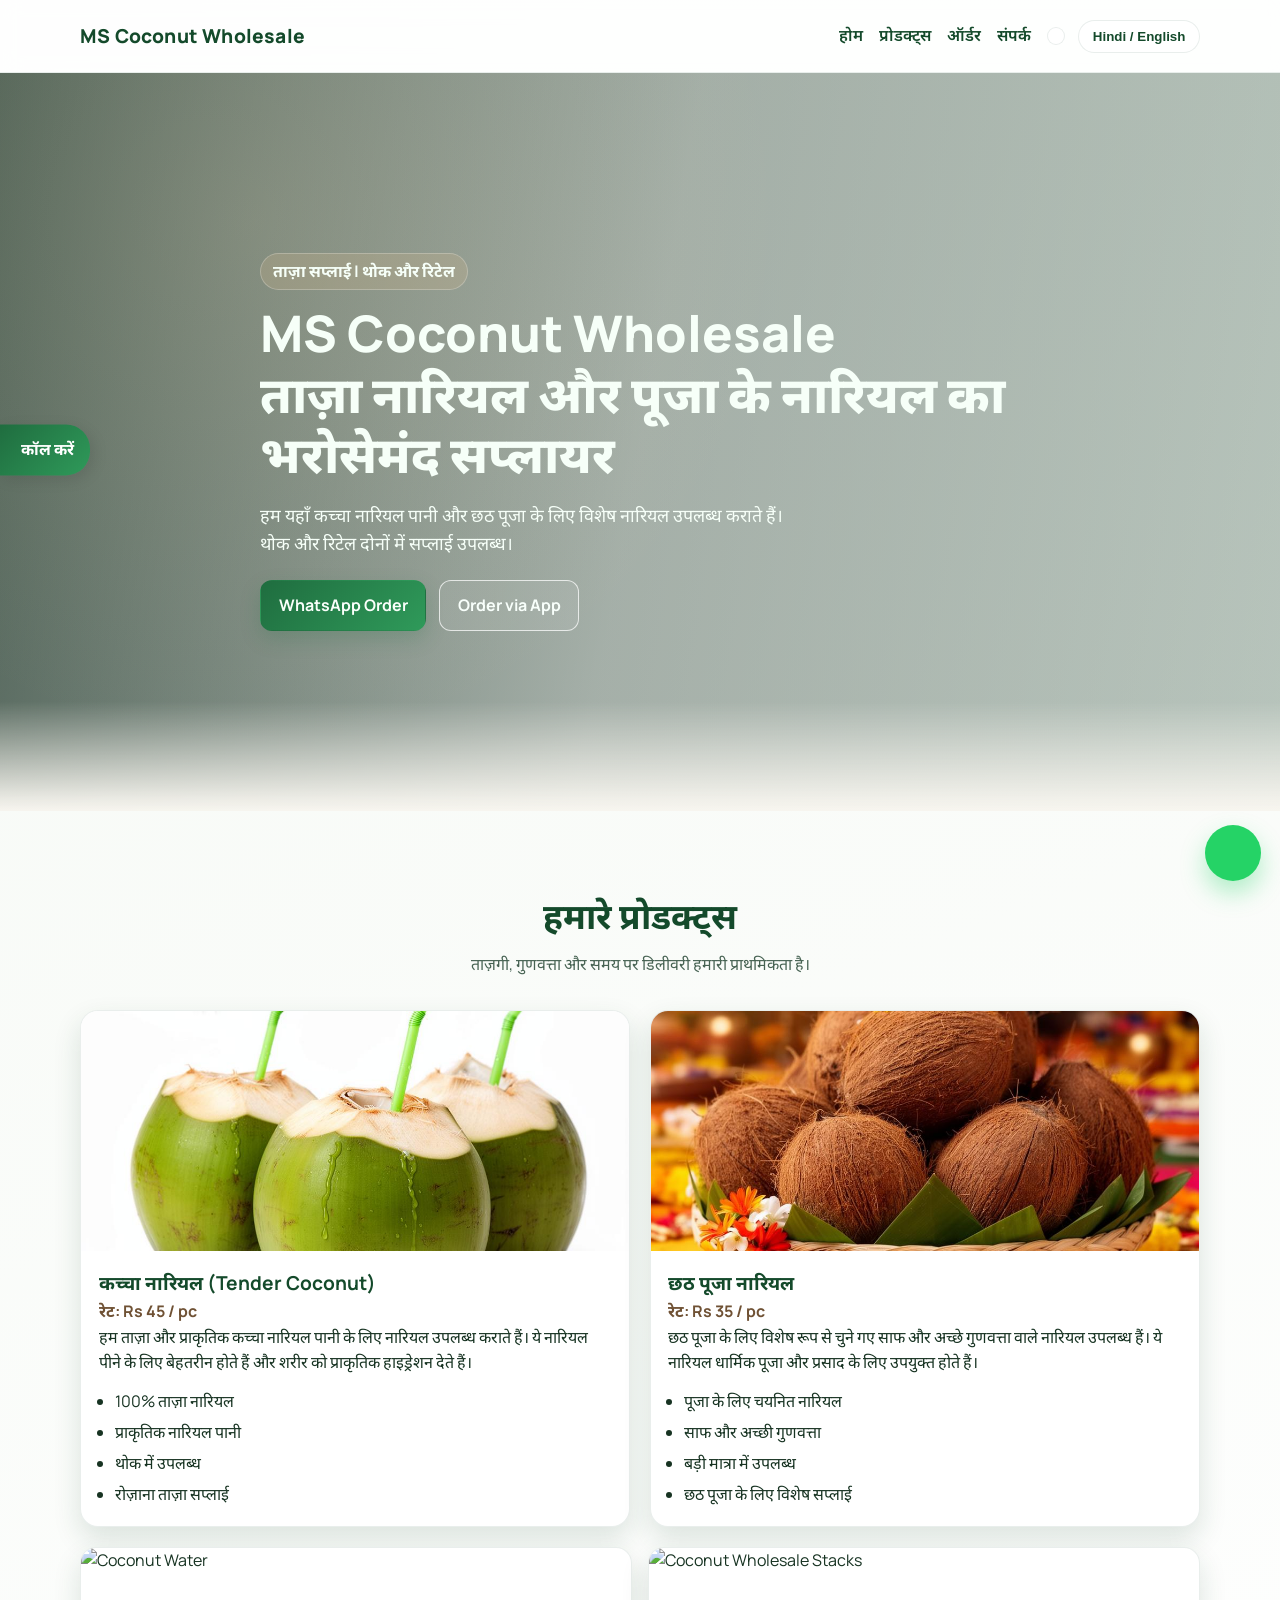
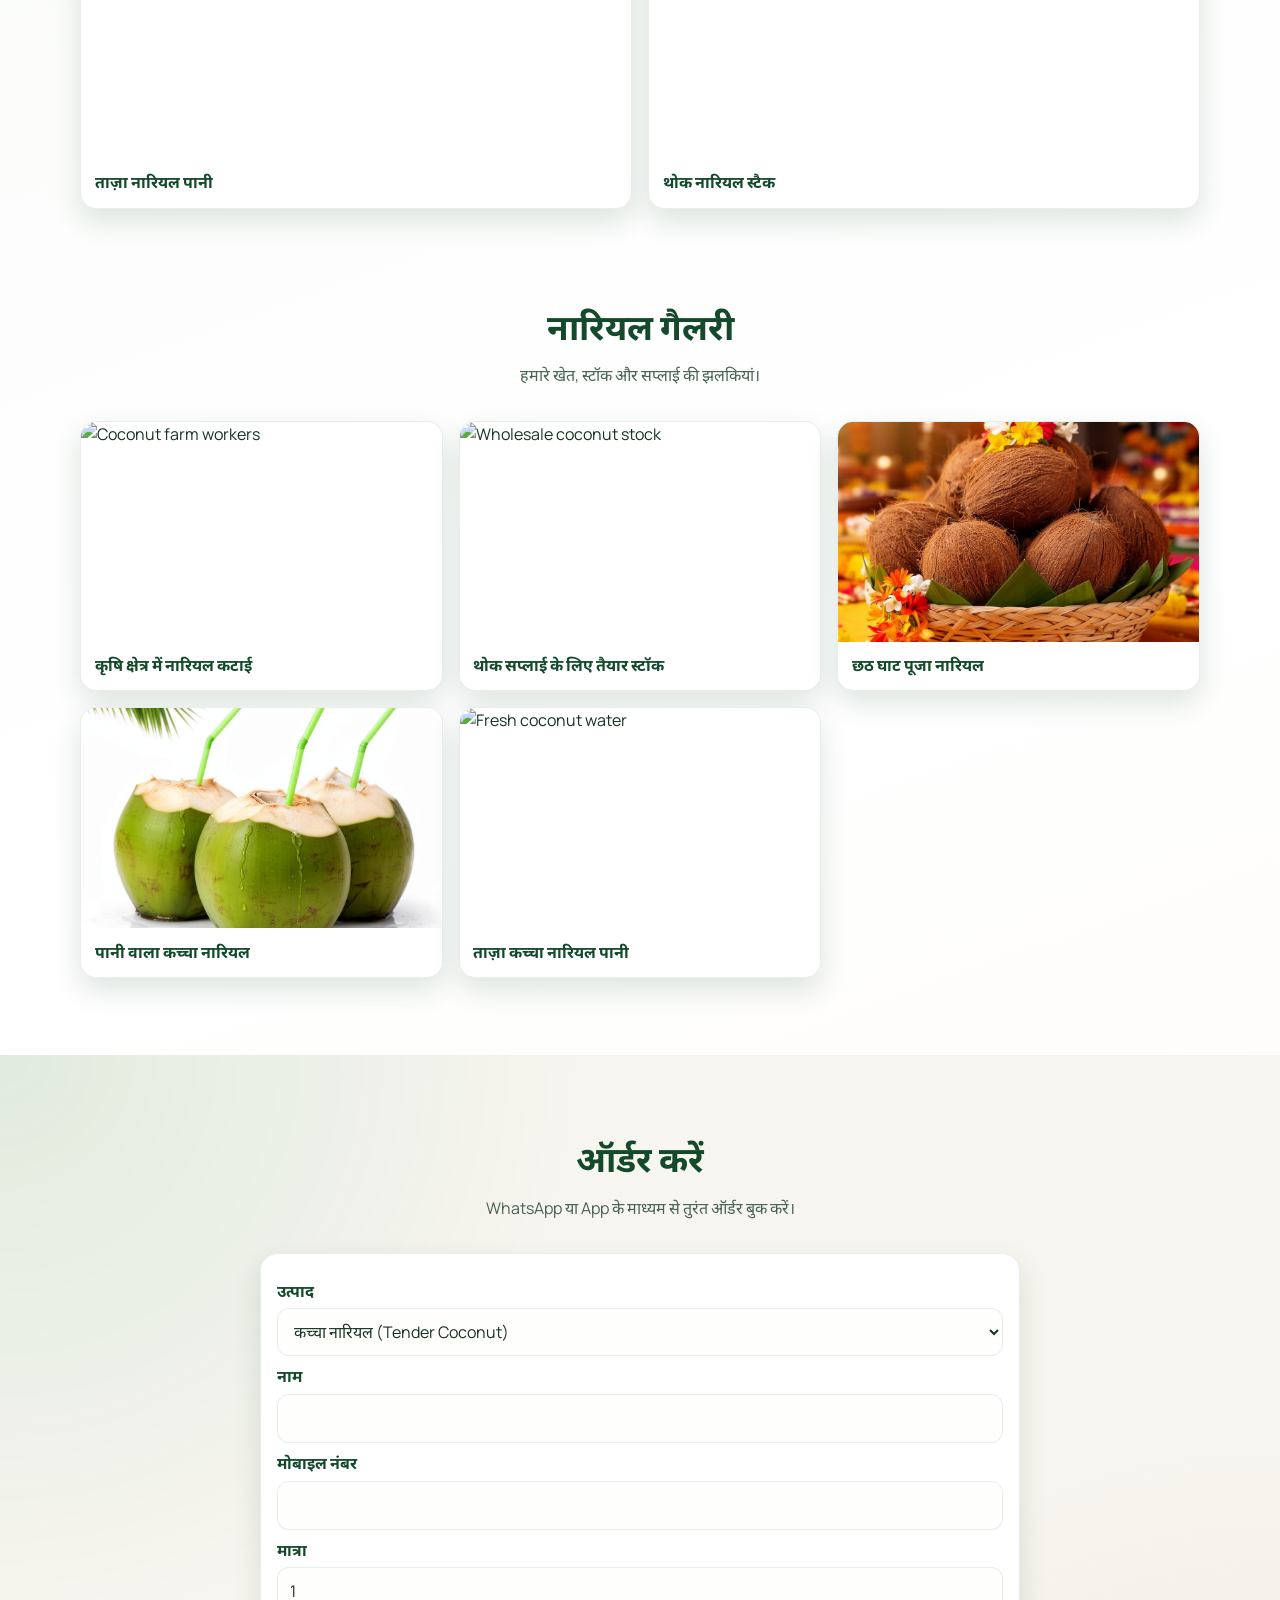
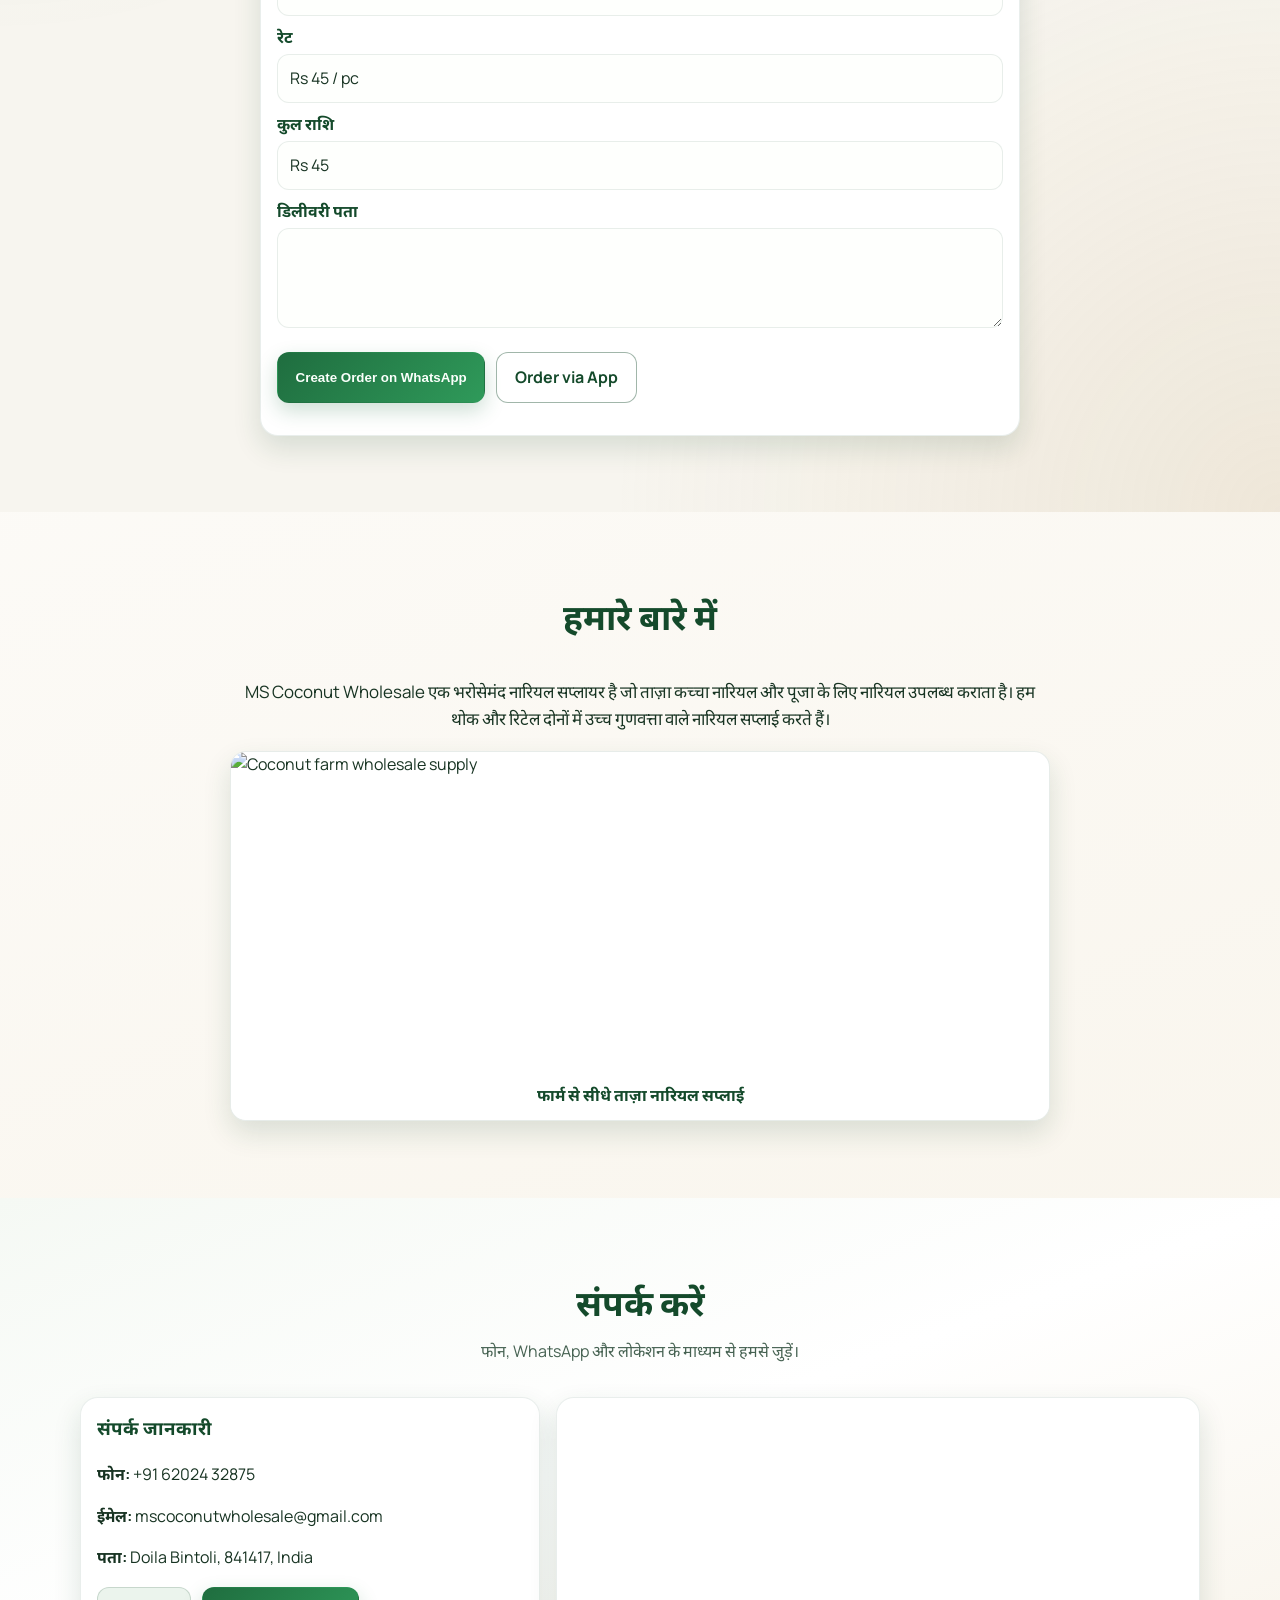
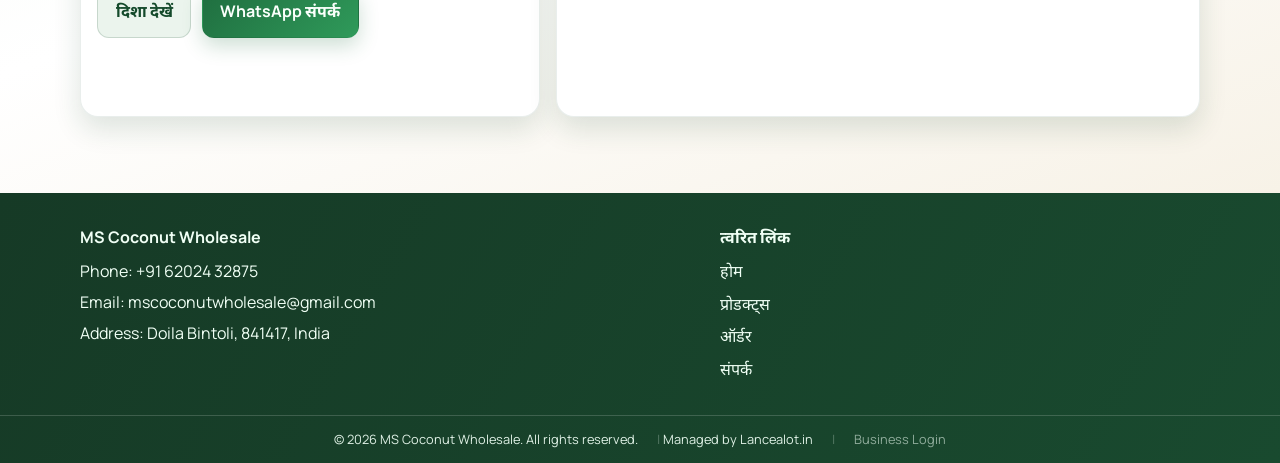
==== commit 836660f1: "style: Add 'Managed by Lancealot.in' footer" ====
--- a/index.html
+++ b/index.html
@@ -564,7 +564,7 @@
         </div>
       </div>
       <div style="text-align:center; margin-top:2rem; font-size:0.8rem;">
-        <p class="copyright">© 2026 MS Coconut Wholesale. All rights reserved. <span style="opacity:0.3; margin-left:1rem;">|</span> <a href="cpanel.html" style="opacity:0.6; margin-left:1rem; text-decoration:none;" data-i18n="footer.cpanel">Business Login</a></p>
+        <p class="copyright">© 2026 MS Coconut Wholesale. All rights reserved. <span style="opacity:0.3; margin-left:1rem;">|</span> Managed by <a href="https://lancealot.in" target="_blank" style="text-decoration:none; color:inherit;">Lancealot.in</a> <span style="opacity:0.3; margin-left:1rem;">|</span> <a href="cpanel.html" style="opacity:0.6; margin-left:1rem; text-decoration:none;" data-i18n="footer.cpanel">Business Login</a></p>
       </div>
     </footer>
 
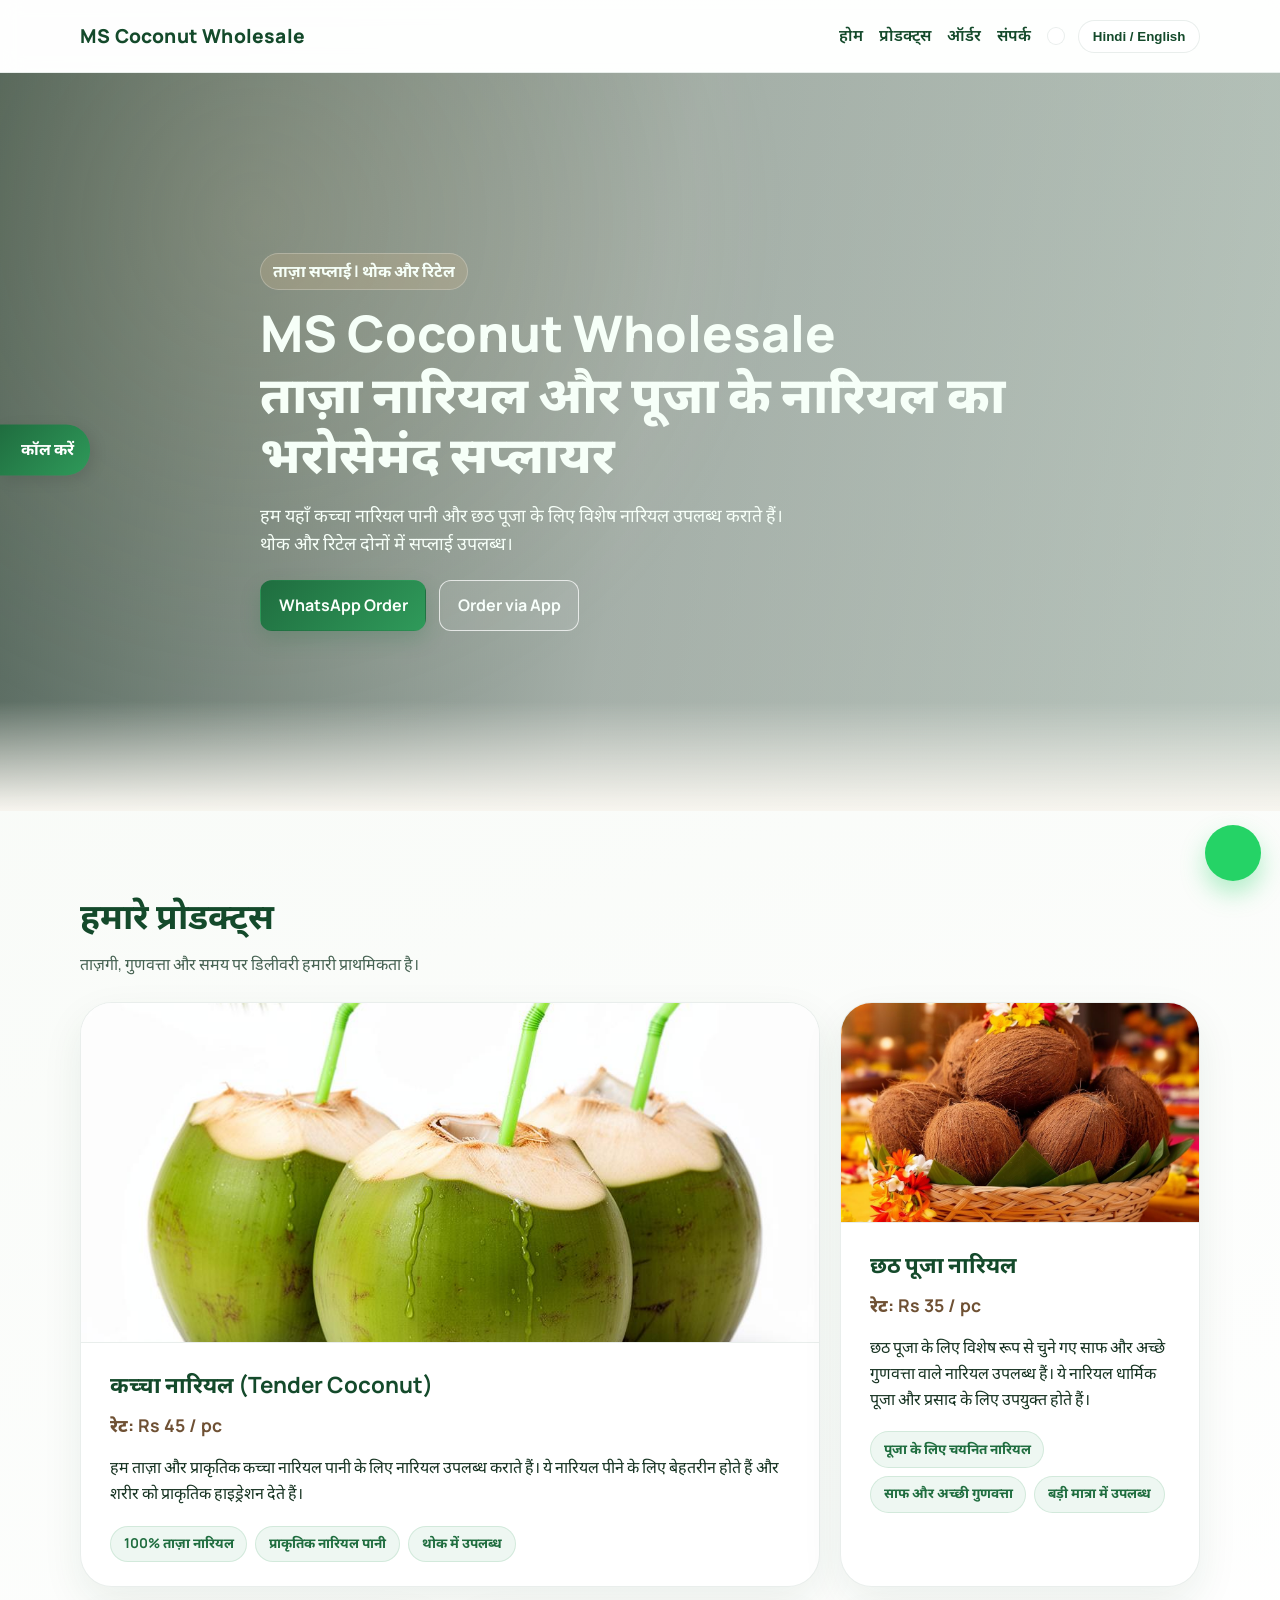
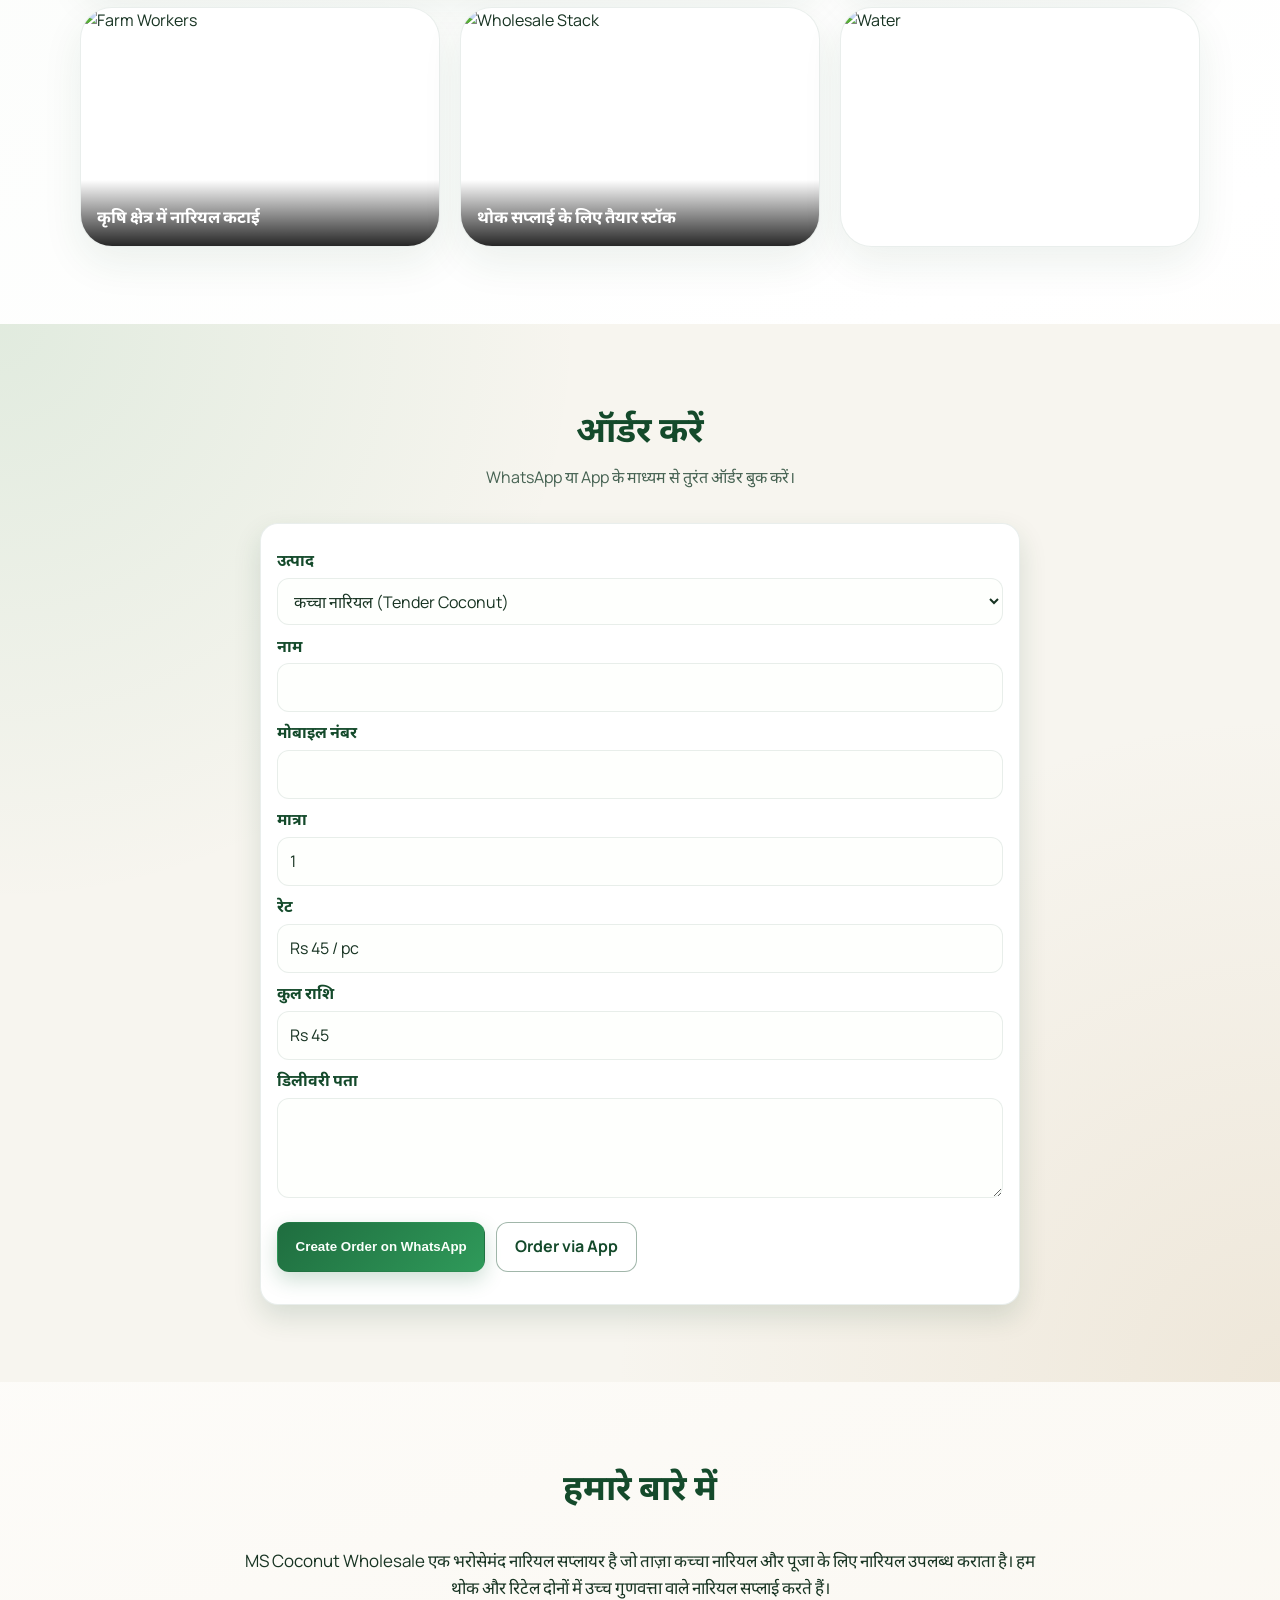
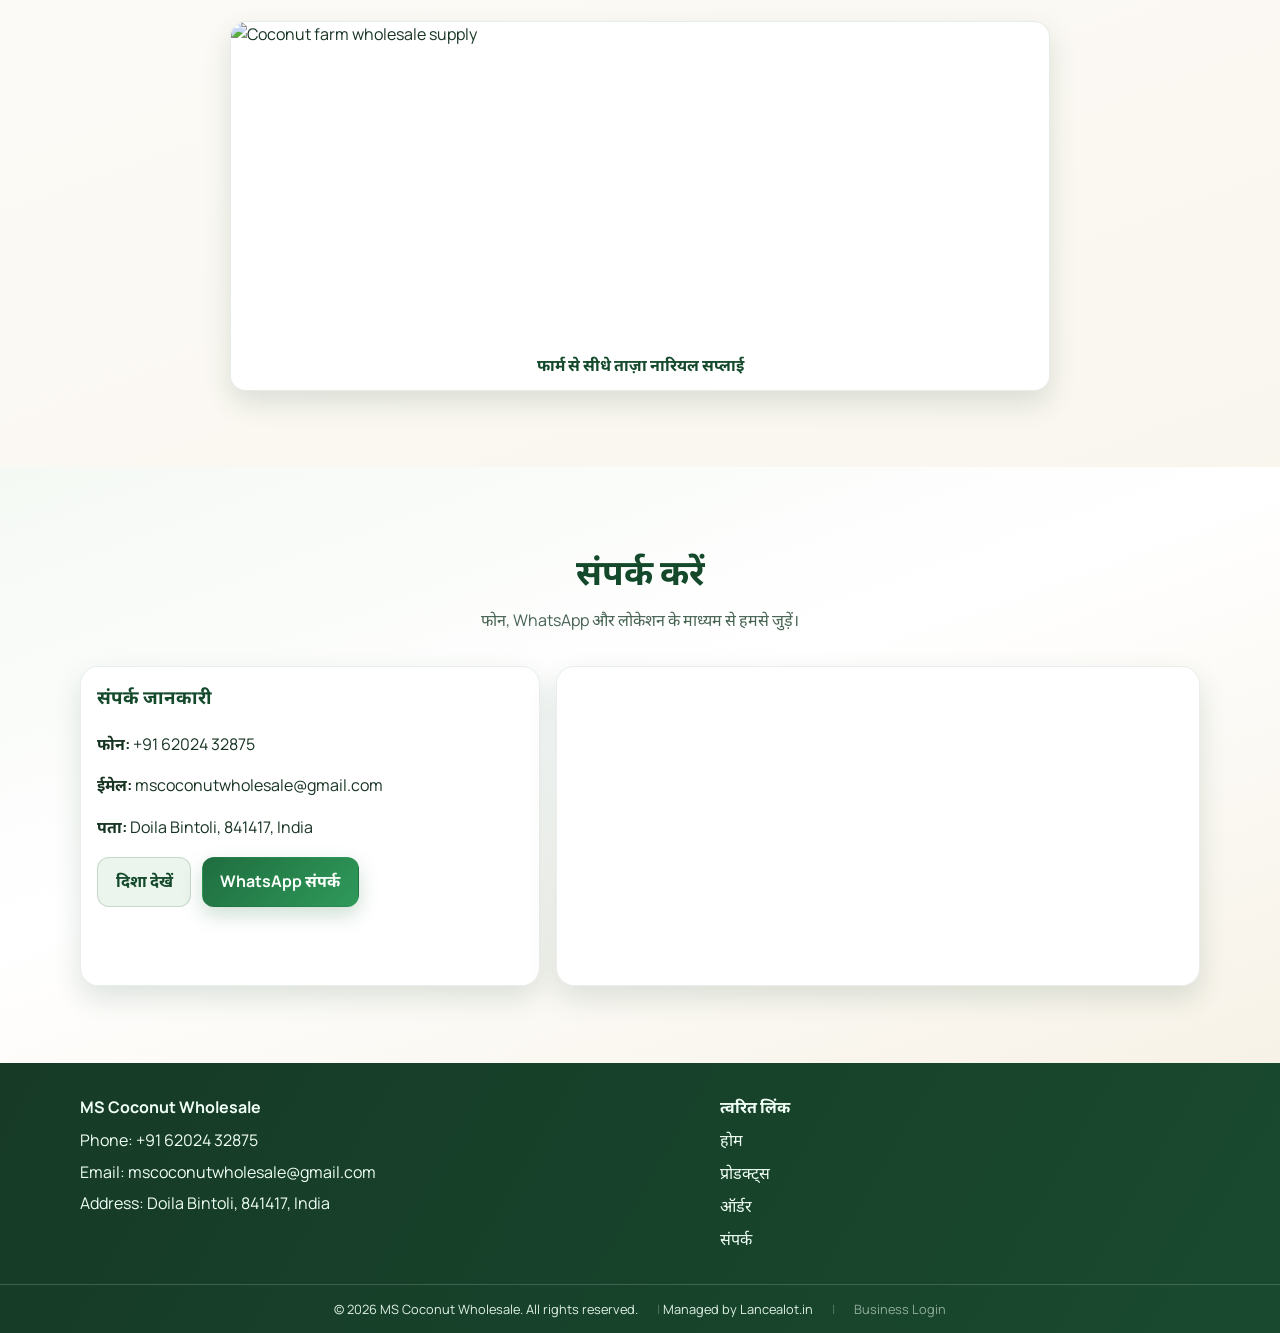
==== commit 314184c6: "feat: implement Bento Grid layout and Hero Image Carousel" ====
--- a/index.html
+++ b/index.html
@@ -36,6 +36,7 @@
     />
     <script src="https://unpkg.com/@phosphor-icons/web"></script>
     <link rel="stylesheet" href="styles.css" />
+    <script src="https://cdn.jsdelivr.net/npm/@supabase/supabase-js@2"></script>
     <script type="application/ld+json">
       {
         "@context": "https://schema.org",
@@ -114,6 +115,11 @@
 
     <main>
       <section id="home" class="hero">
+        <div class="hero-carousel" id="heroCarousel">
+          <div class="carousel-slide active" style="background-image: url('https://images.unsplash.com/photo-1565183044969-cd20435db7d4?auto=format&fit=crop&w=2200&q=80');"></div>
+          <div class="carousel-slide" style="background-image: url('https://upload.wikimedia.org/wikipedia/commons/5/54/Coconut_palm._%28Unsplash%29.jpg');"></div>
+          <div class="carousel-slide" style="background-image: url('https://images.unsplash.com/photo-1527160666479-3131d2b7042d?auto=format&fit=crop&w=2200&q=80');"></div>
+        </div>
         <div class="hero-overlay"></div>
         <div class="container hero-content reveal">
           <p class="hero-kicker" data-i18n="hero.kicker">
@@ -147,205 +153,68 @@
         </div>
       </section>
 
-      <section id="products" class="section container">
-        <div class="section-head reveal">
-          <h2 data-i18n="products.heading">हमारे प्रोडक्ट्स</h2>
+      <section id="products" class="container section">
+        <div class="section-head reveal" style="text-align: left; max-width: 100%; margin-bottom: 1.5rem;">
+          <h2 data-i18n="products.heading">हमारे प्रोडक्ट्स और गैलरी</h2>
           <p data-i18n="products.subheading">
             ताज़गी, गुणवत्ता और समय पर डिलीवरी हमारी प्राथमिकता है।
           </p>
         </div>
 
-        <div class="product-grid">
-          <article class="card reveal">
+        <div class="bento-products">
+          <!-- Tender Coconut Details -->
+          <article class="bento-box bento-product-1 reveal">
             <img
               loading="lazy"
               src="./tender-coconut-d_pHFXbp.jpg"
               alt="Tender Coconut"
-              decoding="async"
-              onerror="
-                this.onerror = null;
-                this.src =
-                  'https://upload.wikimedia.org/wikipedia/commons/5/54/Coconut_palm._%28Unsplash%29.jpg';
-              "
+              onerror="this.onerror=null;this.src='https://upload.wikimedia.org/wikipedia/commons/2/20/Coconut_Drink_%28Unsplash%29.jpg';"
             />
-            <div class="card-body">
-              <h3 data-i18n="products.tender.name">
-                कच्चा नारियल (Tender Coconut)
-              </h3>
-              <p class="price">
-                <span data-i18n="products.priceLabel">रेट:</span>
-                <strong id="priceTender">Rs 45 / pc</strong>
-              </p>
-              <p data-i18n="products.tender.desc">
-                हम ताज़ा और प्राकृतिक कच्चा नारियल पानी के लिए नारियल उपलब्ध
-                कराते हैं। ये नारियल पीने के लिए बेहतरीन होते हैं और शरीर को
-                प्राकृतिक हाइड्रेशन देते हैं।
-              </p>
-              <ul>
-                <li data-i18n="products.tender.f1">100% ताज़ा नारियल</li>
-                <li data-i18n="products.tender.f2">प्राकृतिक नारियल पानी</li>
-                <li data-i18n="products.tender.f3">थोक में उपलब्ध</li>
-                <li data-i18n="products.tender.f4">रोज़ाना ताज़ा सप्लाई</li>
-              </ul>
+            <div class="bento-body">
+              <h3 data-i18n="products.tender.name">कच्चा नारियल (Tender Coconut)</h3>
+              <p class="price"><span data-i18n="products.priceLabel">रेट:</span> <strong id="priceTender">Rs 45 / pc</strong></p>
+              <p data-i18n="products.tender.desc">हम ताज़ा और प्राकृतिक कच्चा नारियल पानी के लिए नारियल उपलब्ध कराते हैं...</p>
+              <div class="bento-tags">
+                <span data-i18n="products.tender.f1">100% ताज़ा नारियल</span>
+                <span data-i18n="products.tender.f2">प्राकृतिक नारियल पानी</span>
+                <span data-i18n="products.tender.f3">थोक में उपलब्ध</span>
+              </div>
             </div>
           </article>
 
-          <article class="card reveal">
+          <!-- Puja Coconut Details -->
+          <article class="bento-box bento-product-2 reveal">
             <img
               loading="lazy"
               src="./puja-coconut-B3xiYjLq.jpg"
               alt="Chhath Puja Coconut"
-              decoding="async"
-              onerror="
-                this.onerror = null;
-                this.src =
-                  'https://upload.wikimedia.org/wikipedia/commons/5/54/Coconut_palm._%28Unsplash%29.jpg';
-              "
             />
-            <div class="card-body">
+            <div class="bento-body">
               <h3 data-i18n="products.puja.name">छठ पूजा नारियल</h3>
-              <p class="price">
-                <span data-i18n="products.priceLabel">रेट:</span>
-                <strong id="pricePuja">Rs 35 / pc</strong>
-              </p>
-              <p data-i18n="products.puja.desc">
-                छठ पूजा के लिए विशेष रूप से चुने गए साफ और अच्छे गुणवत्ता वाले
-                नारियल उपलब्ध हैं। ये नारियल धार्मिक पूजा और प्रसाद के लिए
-                उपयुक्त होते हैं।
-              </p>
-              <ul>
-                <li data-i18n="products.puja.f1">पूजा के लिए चयनित नारियल</li>
-                <li data-i18n="products.puja.f2">साफ और अच्छी गुणवत्ता</li>
-                <li data-i18n="products.puja.f3">बड़ी मात्रा में उपलब्ध</li>
-                <li data-i18n="products.puja.f4">
-                  छठ पूजा के लिए विशेष सप्लाई
-                </li>
-              </ul>
+              <p class="price"><span data-i18n="products.priceLabel">रेट:</span> <strong id="pricePuja">Rs 35 / pc</strong></p>
+              <p data-i18n="products.puja.desc">छठ पूजा के लिए विशेष रूप से चुने गए साफ और अच्छे गुणवत्ता वाले नारियल उपलब्ध हैं।</p>
+              <div class="bento-tags">
+                <span data-i18n="products.puja.f1">पूजा के लिए चयनित</span>
+                <span data-i18n="products.puja.f2">साफ और अच्छी गुणवत्ता</span>
+                <span data-i18n="products.puja.f3">बड़ी मात्रा में उपलब्ध</span>
+              </div>
             </div>
           </article>
-        </div>
-
-        <div class="gallery-strip reveal">
-          <figure>
-            <img
-              loading="lazy"
-              src="https://upload.wikimedia.org/wikipedia/commons/2/20/Coconut_Drink_%28Unsplash%29.jpg"
-              alt="Coconut Water"
-              decoding="async"
-              onerror="
-                this.onerror = null;
-                this.src =
-                  'https://upload.wikimedia.org/wikipedia/commons/5/54/Coconut_palm._%28Unsplash%29.jpg';
-              "
-            />
-            <figcaption data-i18n="gallery.water">ताज़ा नारियल पानी</figcaption>
-          </figure>
-          <figure>
-            <img
-              loading="lazy"
-              src="https://images.unsplash.com/photo-1558374107-b2da883c99a1?auto=format&fit=crop&w=1400&q=80"
-              alt="Coconut Wholesale Stacks"
-              decoding="async"
-              onerror="
-                this.onerror = null;
-                this.src =
-                  'https://upload.wikimedia.org/wikipedia/commons/5/54/Coconut_palm._%28Unsplash%29.jpg';
-              "
-            />
-            <figcaption data-i18n="gallery.wholesale">
-              थोक नारियल स्टैक
-            </figcaption>
-          </figure>
-        </div>
-      </section>
-      <section class="section container showcase-section">
-        <div class="section-head reveal">
-          <h2 data-i18n="showcase.heading">नारियल गैलरी</h2>
-          <p data-i18n="showcase.subheading">
-            हमारे खेत, स्टॉक और सप्लाई की झलकियां।
-          </p>
-        </div>
-        <div class="showcase-grid">
-          <figure class="showcase-card reveal">
-            <img
-              loading="lazy"
-              decoding="async"
-              src="https://images.unsplash.com/photo-1527160666479-3131d2b7042d?auto=format&fit=crop&w=1400&q=80"
-              alt="Coconut farm workers"
-              onerror="
-                this.onerror = null;
-                this.src =
-                  'https://upload.wikimedia.org/wikipedia/commons/5/54/Coconut_palm._%28Unsplash%29.jpg';
-              "
-            />
-            <figcaption data-i18n="showcase.farm">
-              कृषि क्षेत्र में नारियल कटाई
-            </figcaption>
-          </figure>
-          <figure class="showcase-card reveal">
-            <img
-              loading="lazy"
-              decoding="async"
-              src="https://images.unsplash.com/photo-1558374107-b2da883c99a1?auto=format&fit=crop&w=1400&q=80"
-              alt="Wholesale coconut stock"
-              onerror="
-                this.onerror = null;
-                this.src =
-                  'https://upload.wikimedia.org/wikipedia/commons/5/54/Coconut_palm._%28Unsplash%29.jpg';
-              "
-            />
-            <figcaption data-i18n="showcase.transport">
-              थोक सप्लाई के लिए तैयार स्टॉक
-            </figcaption>
-          </figure>
-          <figure class="showcase-card reveal">
-            <img
-              loading="lazy"
-              decoding="async"
-              src="./puja-coconut-B3xiYjLq.jpg"
-              alt="Chhath ghat puja coconut"
-              onerror="
-                this.onerror = null;
-                this.src =
-                  'https://upload.wikimedia.org/wikipedia/commons/5/54/Coconut_palm._%28Unsplash%29.jpg';
-              "
-            />
-            <figcaption data-i18n="showcase.chhath">
-              छठ घाट पूजा नारियल
-            </figcaption>
-          </figure>
-          <figure class="showcase-card reveal">
-            <img
-              loading="lazy"
-              decoding="async"
-              src="./tender-coconut-d_pHFXbp.jpg"
-              alt="Tender coconut water"
-              onerror="
-                this.onerror = null;
-                this.src =
-                  'https://upload.wikimedia.org/wikipedia/commons/2/20/Coconut_Drink_%28Unsplash%29.jpg';
-              "
-            />
-            <figcaption data-i18n="showcase.pani">
-              पानी वाला कच्चा नारियल
-            </figcaption>
-          </figure>
-          <figure class="showcase-card reveal">
-            <img
-              loading="lazy"
-              decoding="async"
-              src="https://upload.wikimedia.org/wikipedia/commons/2/20/Coconut_Drink_%28Unsplash%29.jpg"
-              alt="Fresh coconut water"
-              onerror="
-                this.onerror = null;
-                this.src =
-                  'https://upload.wikimedia.org/wikipedia/commons/5/54/Coconut_palm._%28Unsplash%29.jpg';
-              "
-            />
-            <figcaption data-i18n="showcase.water">
-              ताज़ा कच्चा नारियल पानी
-            </figcaption>
-          </figure>
+
+          <!-- Gallery Items in Bento Grid -->
+          <div class="bento-box bento-gallery-img reveal">
+            <img loading="lazy" src="https://images.unsplash.com/photo-1527160666479-3131d2b7042d?auto=format&fit=crop&w=800&q=80" alt="Farm Workers" />
+            <div class="img-overlay" data-i18n="showcase.farm">कृषि क्षेत्र में नारियल कटाई</div>
+          </div>
+          
+          <div class="bento-box bento-gallery-img reveal">
+            <img loading="lazy" src="https://images.unsplash.com/photo-1558374107-b2da883c99a1?auto=format&fit=crop&w=800&q=80" alt="Wholesale Stack" />
+            <div class="img-overlay" data-i18n="showcase.transport">थोक सप्लाई के लिए तैयार स्टॉक</div>
+          </div>
+
+          <div class="bento-box bento-gallery-img reveal">
+            <img loading="lazy" src="https://upload.wikimedia.org/wikipedia/commons/2/20/Coconut_Drink_%28Unsplash%29.jpg" alt="Water" />
+          </div>
         </div>
       </section>
 
--- a/styles.css
+++ b/styles.css
@@ -162,18 +162,55 @@
   color: var(--card-bg);
 }
 
+/* --- Bento Box UI System --- */
+.bento-box {
+  background: var(--card-bg);
+  border-radius: 32px;
+  overflow: hidden;
+  box-shadow: 0 16px 40px rgba(20, 74, 43, 0.08); /* Premium hover shadow base */
+  border: 1px solid var(--border);
+  transition: transform 0.4s cubic-bezier(0.175, 0.885, 0.32, 1.275), box-shadow 0.4s ease;
+  position: relative;
+}
+
+.bento-box:hover {
+  transform: translateY(-4px) scale(1.01);
+  box-shadow: 0 24px 48px rgba(20, 74, 43, 0.14);
+}
+
 .hero {
   position: relative;
   min-height: clamp(520px, 82vh, 760px);
-  display: grid;
+  display: flex;
   align-items: center;
-  background-image:
-    linear-gradient(100deg, rgba(9, 34, 20, 0.7) 0%, rgba(9, 34, 20, 0.35) 50%, rgba(12, 52, 29, 0.28) 100%),
-    url("https://images.unsplash.com/photo-1565183044969-cd20435db7d4?auto=format&fit=crop&w=2200&q=80"),
-    url("https://upload.wikimedia.org/wikipedia/commons/5/54/Coconut_palm._%28Unsplash%29.jpg");
-  background-position: center, center, center;
-  background-size: cover, cover, cover;
-  background-repeat: no-repeat, no-repeat, no-repeat;
+  overflow: hidden;
+}
+
+.hero-carousel {
+  position: absolute;
+  inset: 0;
+  z-index: 0;
+}
+
+.carousel-slide {
+  position: absolute;
+  inset: 0;
+  background-position: center;
+  background-size: cover;
+  background-repeat: no-repeat;
+  opacity: 0;
+  transition: opacity 1.5s ease-in-out;
+}
+
+.carousel-slide::after {
+  content: "";
+  position: absolute;
+  inset: 0;
+  background: linear-gradient(100deg, rgba(9, 34, 20, 0.7) 0%, rgba(9, 34, 20, 0.35) 50%, rgba(12, 52, 29, 0.28) 100%);
+}
+
+.carousel-slide.active {
+  opacity: 1;
 }
 
 .hero::after {
@@ -183,12 +220,14 @@
   height: 110px;
   pointer-events: none;
   background: linear-gradient(180deg, rgba(247, 245, 239, 0) 0%, rgba(247, 245, 239, 0.9) 88%, rgba(247, 245, 239, 1) 100%);
+  z-index: 2;
 }
 
 .hero-overlay {
   position: absolute;
   inset: 0;
   background: radial-gradient(circle at 20% 20%, rgba(240, 213, 169, 0.15), transparent 45%);
+  z-index: 1;
 }
 
 .hero-content {
@@ -196,13 +235,14 @@
   color: #f6fff8;
   max-width: 760px;
   padding: 3rem 0;
+  z-index: 3;
 }
 
 .hero-kicker {
   display: inline-block;
   margin: 0 0 0.8rem;
   padding: 0.3rem 0.75rem;
-  border-radius: 999px;
+  border-radius: 99px;
   background: rgba(207, 181, 140, 0.26);
   border: 1px solid rgba(255, 255, 255, 0.24);
   font-weight: 700;
@@ -288,118 +328,97 @@
   color: var(--muted);
 }
 
-.product-grid {
+.bento-products {
   display: grid;
-  grid-template-columns: repeat(2, minmax(0, 1fr));
-  gap: 1.2rem;
-}
-
-.card {
-  background: var(--card-bg);
-  border-radius: var(--radius);
-  overflow: hidden;
-  box-shadow: var(--shadow);
-  border: 1px solid var(--border);
-  transition: transform 0.3s ease;
-}
-
-.card:hover {
-  transform: translateY(-4px);
-}
-
-.card img {
+  grid-template-columns: repeat(3, 1fr);
+  grid-auto-flow: dense;
+  gap: 1.25rem;
+}
+
+.bento-product-1 {
+  grid-column: span 2;
+  grid-row: span 2;
+  display: flex;
+  flex-direction: column;
+}
+
+.bento-product-1 img {
+  height: 340px;
   width: 100%;
-  height: 240px;
   object-fit: cover;
-}
-
-.card-body {
-  padding: 1.1rem 1.1rem 1.2rem;
-}
-
-.card-body h3 {
+  border-bottom: 1px solid var(--border);
+}
+
+.bento-product-2 {
+  grid-column: span 1;
+  grid-row: span 2;
+  display: flex;
+  flex-direction: column;
+}
+
+.bento-product-2 img {
+  height: 220px;
+  width: 100%;
+  object-fit: cover;
+  border-bottom: 1px solid var(--border);
+}
+
+.bento-body {
+  padding: 1.5rem 1.8rem;
+  flex-grow: 1;
+}
+
+.bento-body h3 {
   margin: 0;
   color: var(--green-900);
-  font-size: 1.2rem;
+  font-size: 1.4rem;
 }
 
 .price {
   margin: 0.55rem 0 0.75rem;
   color: var(--brown-700);
+  font-weight: 800;
+  font-size: 1.1rem;
+}
+
+.bento-tags {
+  display: flex;
+  flex-wrap: wrap;
+  gap: 0.5rem;
+  margin-top: 1.2rem;
+}
+
+.bento-tags span {
+  background: rgba(47, 154, 90, 0.08);
+  color: var(--green-700);
+  padding: 0.4rem 0.8rem;
+  border-radius: 99px;
+  font-size: 0.85rem;
   font-weight: 700;
-}
-
-.card-body p {
-  margin: 0;
-}
-
-.card-body ul {
-  margin: 0.8rem 0 0;
-  padding-left: 1rem;
-  color: var(--text);
-}
-
-.card-body li + li {
-  margin-top: 0.34rem;
-}
-
-.gallery-strip {
-  margin-top: 1.25rem;
-  display: grid;
-  grid-template-columns: repeat(2, minmax(0, 1fr));
-  gap: 1rem;
-}
-
-.gallery-strip figure {
-  margin: 0;
-  border-radius: 16px;
-  overflow: hidden;
-  background: var(--card-bg);
-  box-shadow: var(--shadow);
-  border: 1px solid var(--border);
-}
-
-.gallery-strip img {
-  height: 210px;
+  border: 1px solid rgba(47, 154, 90, 0.15);
+}
+
+.bento-gallery-img {
+  padding: 0;
+  position: relative;
+  min-height: 240px;
+  grid-column: span 1;
+}
+
+.bento-gallery-img img {
   width: 100%;
+  height: 100%;
   object-fit: cover;
 }
 
-.gallery-strip figcaption {
-  padding: 0.75rem 0.85rem;
-  color: var(--green-900);
+.img-overlay {
+  position: absolute;
+  inset: auto 0 0 0;
+  padding: 1.5rem 1rem 1rem;
+  background: linear-gradient(to top, rgba(0,0,0,0.85) 0%, transparent 100%);
+  color: #fff;
   font-weight: 700;
-}
-
-.showcase-section {
-  padding-top: 0.8rem;
-}
-
-.showcase-grid {
-  display: grid;
-  grid-template-columns: repeat(3, minmax(0, 1fr));
-  gap: 1rem;
-}
-
-.showcase-card {
-  margin: 0;
-  border-radius: 16px;
-  overflow: hidden;
-  background: var(--card-bg);
-  border: 1px solid var(--border);
-  box-shadow: var(--shadow);
-}
-
-.showcase-card img {
-  width: 100%;
-  height: 220px;
-  object-fit: cover;
-}
-
-.showcase-card figcaption {
-  padding: 0.72rem 0.85rem;
-  color: var(--green-900);
-  font-weight: 700;
+  font-size: 1.05rem;
 }
 
 .order-section {
@@ -682,14 +701,15 @@
 }
 
 @media (max-width: 980px) {
-  .product-grid,
+  .bento-products {
+    grid-template-columns: 1fr;
+  }
+  .bento-product-1, .bento-product-2 {
+    grid-column: 1 / -1;
+  }
+
   .contact-grid,
   .footer-grid {
-    grid-template-columns: 1fr;
-  }
-
-  .gallery-strip,
-  .showcase-grid {
     grid-template-columns: 1fr;
   }
 
@@ -727,6 +747,18 @@
     min-height: 560px;
   }
 
+  .bento-body {
+    padding: 1.25rem;
+  }
+  
+  .bento-product-1 img, .bento-product-2 img {
+    height: 200px;
+  }
+
+  .bento-gallery-img {
+    min-height: 180px;
+  }
+
   .btn {
     width: 100%;
   }
@@ -793,10 +825,13 @@
     font-size: 0.95rem;
   }
 
-  .card img,
-  .gallery-strip img,
-  .about-visual img,
-  .showcase-card img {
+  .bento-product-1 img, 
+  .bento-product-2 img,
+  .bento-gallery-img {
+    height: 180px;
+  }
+
+  .about-visual img {
     height: 200px;
   }
 
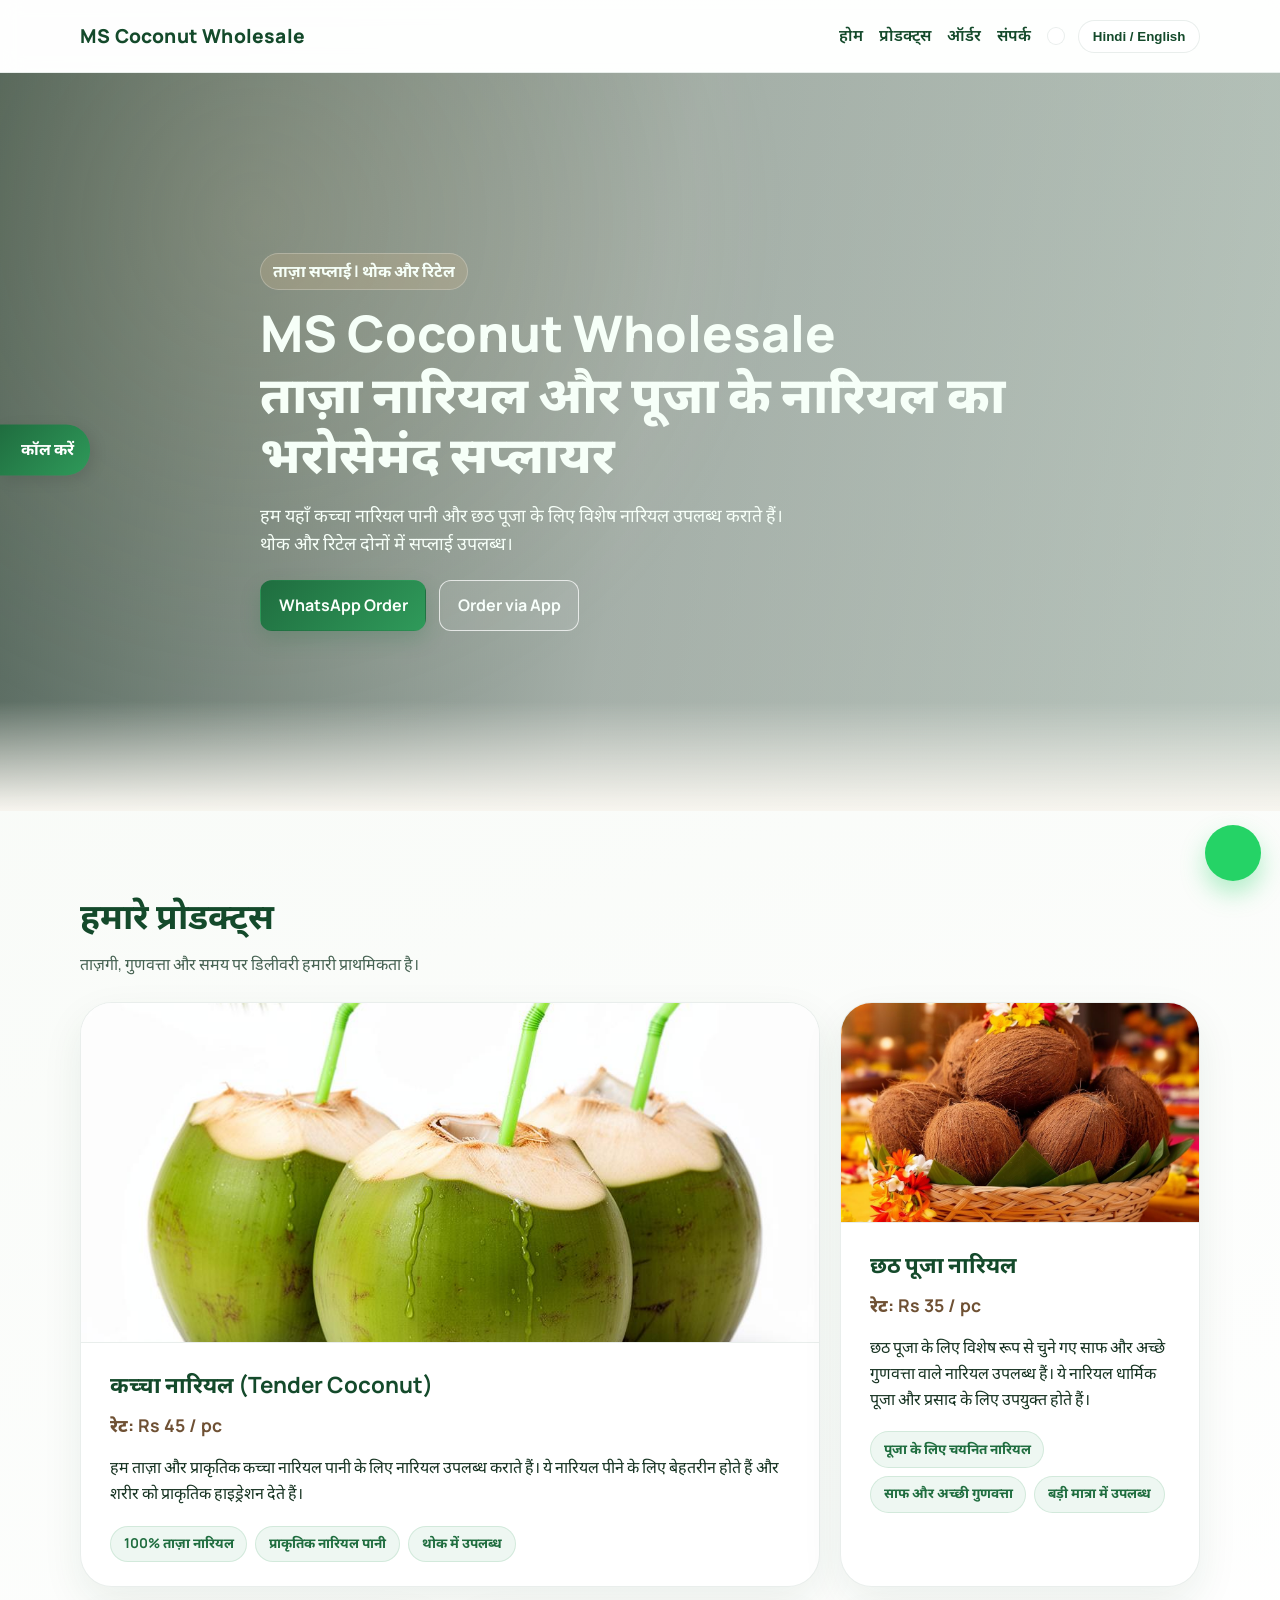
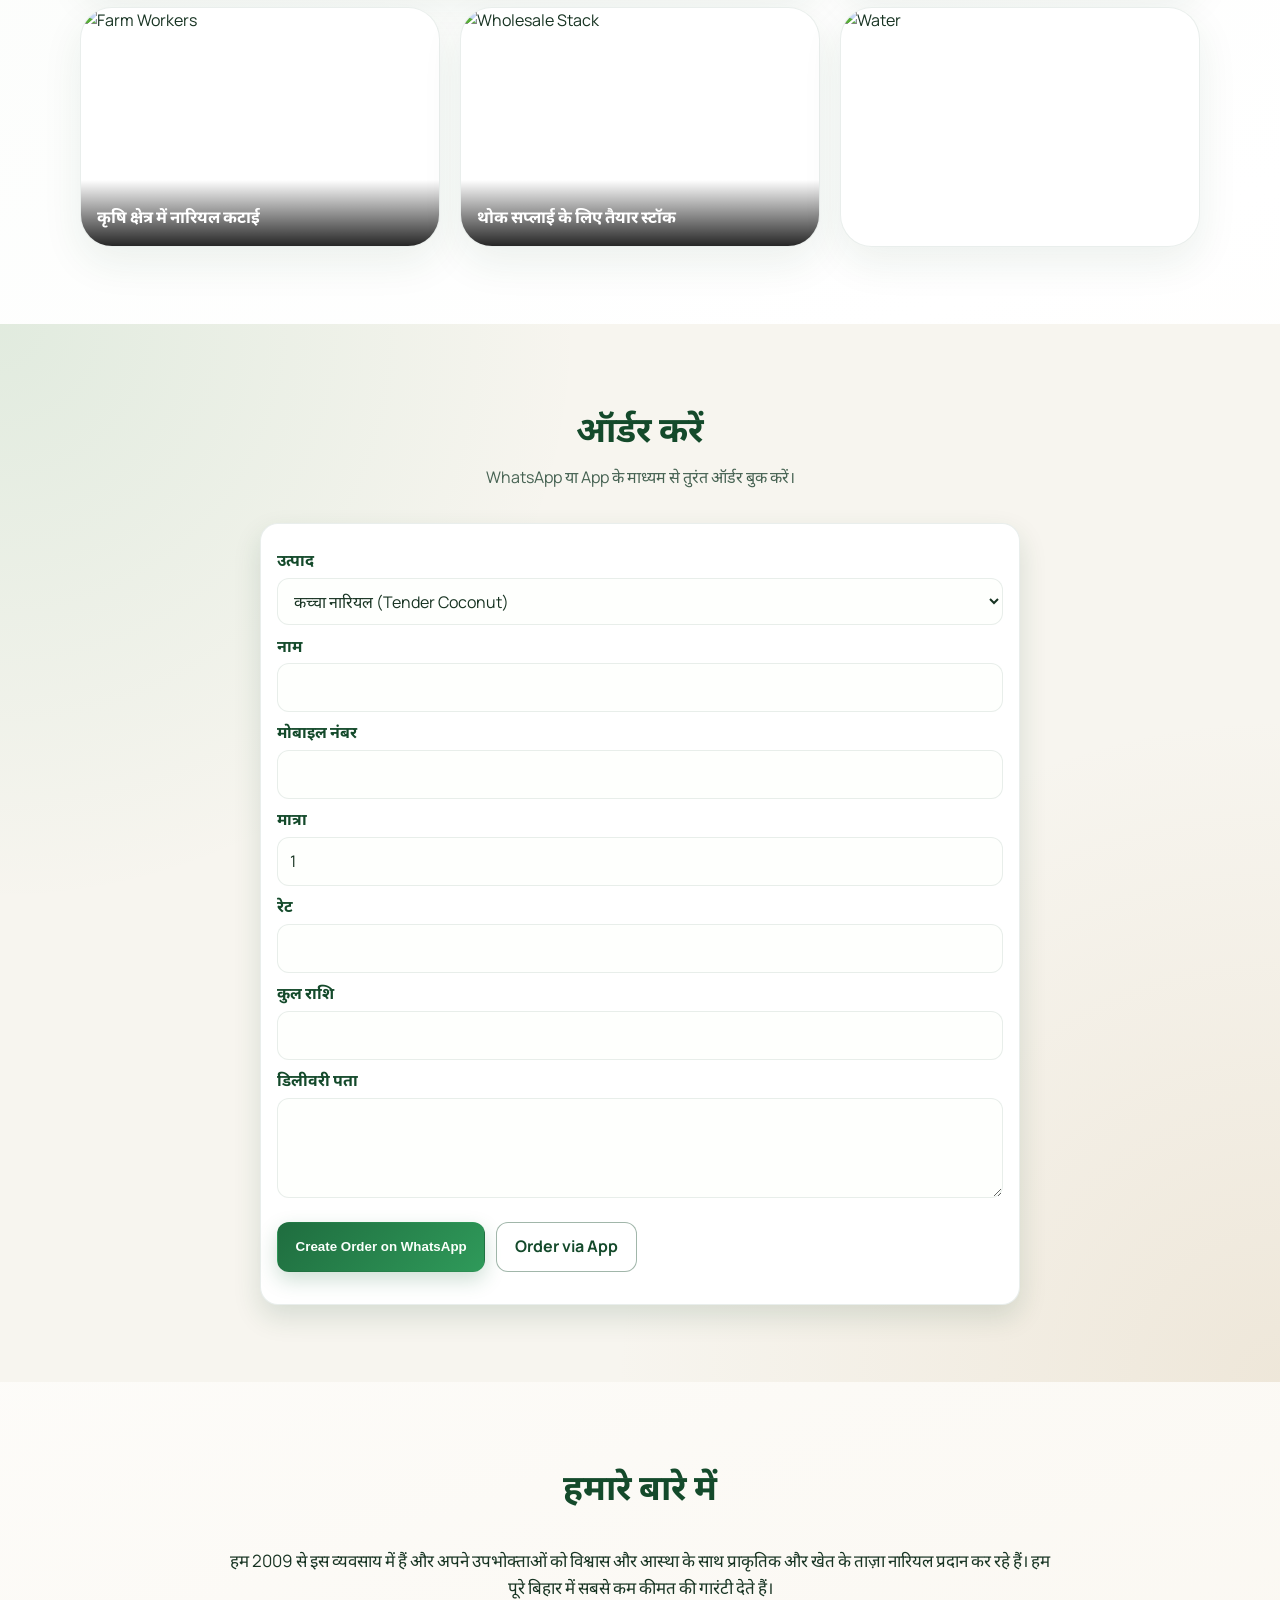
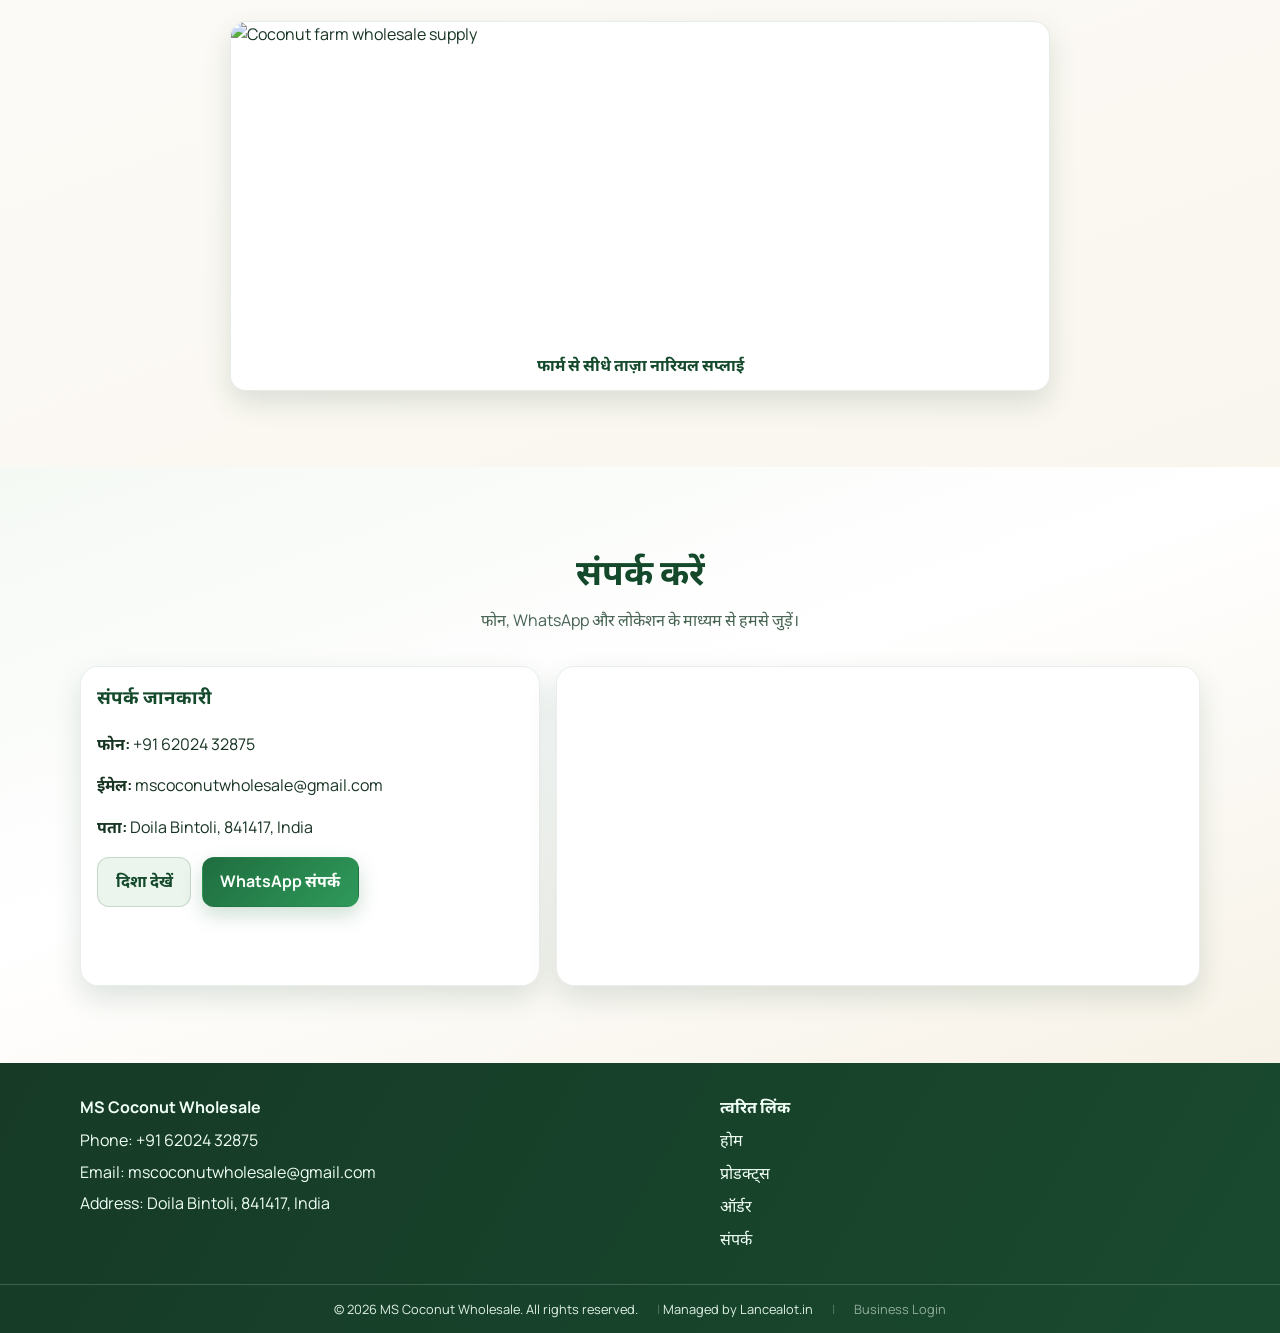
==== commit 74d3fde2: "feat: add About Us section and migrate puja to pooja naming" ====
--- a/index.html
+++ b/index.html
@@ -10,12 +10,12 @@
     />
     <meta
       name="keywords"
-      content="MS Coconut Wholesale, coconut wholesale, tender coconut, chhath puja coconut, Doila Bintoli, Bihar, buy coconuts, fresh coconuts"
+      content="MS Coconut Wholesale, coconut wholesale, tender coconut, chhath pooja coconut, Doila Bintoli, Bihar, buy coconuts, fresh coconuts"
     />
     <meta name="author" content="MS Coconut Wholesale" />
     <meta
       property="og:title"
-      content="MS Coconut Wholesale - Fresh & Puja Coconuts"
+      content="MS Coconut Wholesale - Fresh & Pooja Coconuts"
     />
     <meta
       property="og:description"
@@ -42,7 +42,7 @@
         "@context": "https://schema.org",
         "@type": "LocalBusiness",
         "name": "MS Coconut Wholesale",
-        "description": "Fresh tender coconuts and Chhath puja coconuts for wholesale and retail supply.",
+        "description": "Fresh tender coconuts and Chhath pooja coconuts for wholesale and retail supply.",
         "telephone": "+916202432875",
         "email": "mscoconutwholesale@gmail.com",
         "address": {
@@ -182,21 +182,21 @@
             </div>
           </article>
 
-          <!-- Puja Coconut Details -->
+          <!-- pooja Coconut Details -->
           <article class="bento-box bento-product-2 reveal">
             <img
               loading="lazy"
-              src="./puja-coconut-B3xiYjLq.jpg"
-              alt="Chhath Puja Coconut"
+              src="./pooja-coconut-B3xiYjLq.jpg"
+              alt="Chhath Pooja Coconut"
             />
             <div class="bento-body">
-              <h3 data-i18n="products.puja.name">छठ पूजा नारियल</h3>
-              <p class="price"><span data-i18n="products.priceLabel">रेट:</span> <strong id="pricePuja">Rs 35 / pc</strong></p>
-              <p data-i18n="products.puja.desc">छठ पूजा के लिए विशेष रूप से चुने गए साफ और अच्छे गुणवत्ता वाले नारियल उपलब्ध हैं।</p>
+              <h3 data-i18n="products.pooja.name">छठ पूजा नारियल</h3>
+              <p class="price"><span data-i18n="products.priceLabel">रेट:</span> <strong id="pricepooja">Rs 35 / pc</strong></p>
+              <p data-i18n="products.pooja.desc">छठ पूजा के लिए विशेष रूप से चुने गए साफ और अच्छे गुणवत्ता वाले नारियल उपलब्ध हैं।</p>
               <div class="bento-tags">
-                <span data-i18n="products.puja.f1">पूजा के लिए चयनित</span>
-                <span data-i18n="products.puja.f2">साफ और अच्छी गुणवत्ता</span>
-                <span data-i18n="products.puja.f3">बड़ी मात्रा में उपलब्ध</span>
+                <span data-i18n="products.pooja.f1">पूजा के लिए चयनित</span>
+                <span data-i18n="products.pooja.f2">साफ और अच्छी गुणवत्ता</span>
+                <span data-i18n="products.pooja.f3">बड़ी मात्रा में उपलब्ध</span>
               </div>
             </div>
           </article>
@@ -245,7 +245,7 @@
                 <option value="tender" data-i18n="order.form.tender">
                   कच्चा नारियल (Tender Coconut)
                 </option>
-                <option value="puja" data-i18n="order.form.puja">
+                <option value="pooja" data-i18n="order.form.pooja">
                   छठ पूजा नारियल
                 </option>
               </select>
--- a/styles.css
+++ b/styles.css
@@ -1,4 +1,4 @@
-﻿:root {
+:root {
   --green-900: #144a2b;
   --green-700: #1f6d3f;
   --green-500: #2f9a5a;
@@ -702,10 +702,16 @@
 
 @media (max-width: 980px) {
   .bento-products {
-    grid-template-columns: 1fr;
+    grid-template-columns: repeat(2, 1fr);
   }
   .bento-product-1, .bento-product-2 {
     grid-column: 1 / -1;
+  }
+  .bento-gallery-img:last-child {
+    grid-column: 1 / -1;
+  }
+  .bento-box {
+    border-radius: 20px;
   }
 
   .contact-grid,
@@ -768,7 +774,23 @@
   }
 
   .floating-cta-left {
-    padding: 0.6rem 0.8rem 0.6rem 0.6rem;
+    top: auto;
+    bottom: 1.5rem;
+    left: 1.5rem;
+    transform: none;
+    border-radius: 50%;
+    width: 60px;
+    height: 60px;
+    padding: 0;
+    justify-content: center;
+    background: var(--green-700);
+    box-shadow: 0 12px 24px rgba(20, 74, 43, 0.35);
+  }
+  .floating-cta-left:hover {
+    padding-left: 0;
+  }
+  .floating-cta-left i {
+    font-size: 1.6rem;
   }
   .floating-cta-left .cta-text {
     display: none; /* Hide text on small screens, only show icon */
@@ -825,10 +847,26 @@
     font-size: 0.95rem;
   }
 
+  .bento-products {
+    gap: 0.9rem;
+  }
+  
+  .bento-box {
+    border-radius: 16px;
+  }
+
   .bento-product-1 img, 
-  .bento-product-2 img,
+  .bento-product-2 img {
+    height: 180px;
+  }
+
   .bento-gallery-img {
-    height: 180px;
+    height: 140px;
+    min-height: auto;
+  }
+  
+  .bento-gallery-img:last-child {
+    height: 170px;
   }
 
   .about-visual img {
@@ -840,7 +878,12 @@
   }
 
   .floating-whatsapp {
-    right: 0.7rem;
+    right: 0.8rem;
+    bottom: 0.8rem;
+  }
+
+  .floating-cta-left {
+    left: 0.8rem;
     bottom: 0.8rem;
   }
 }
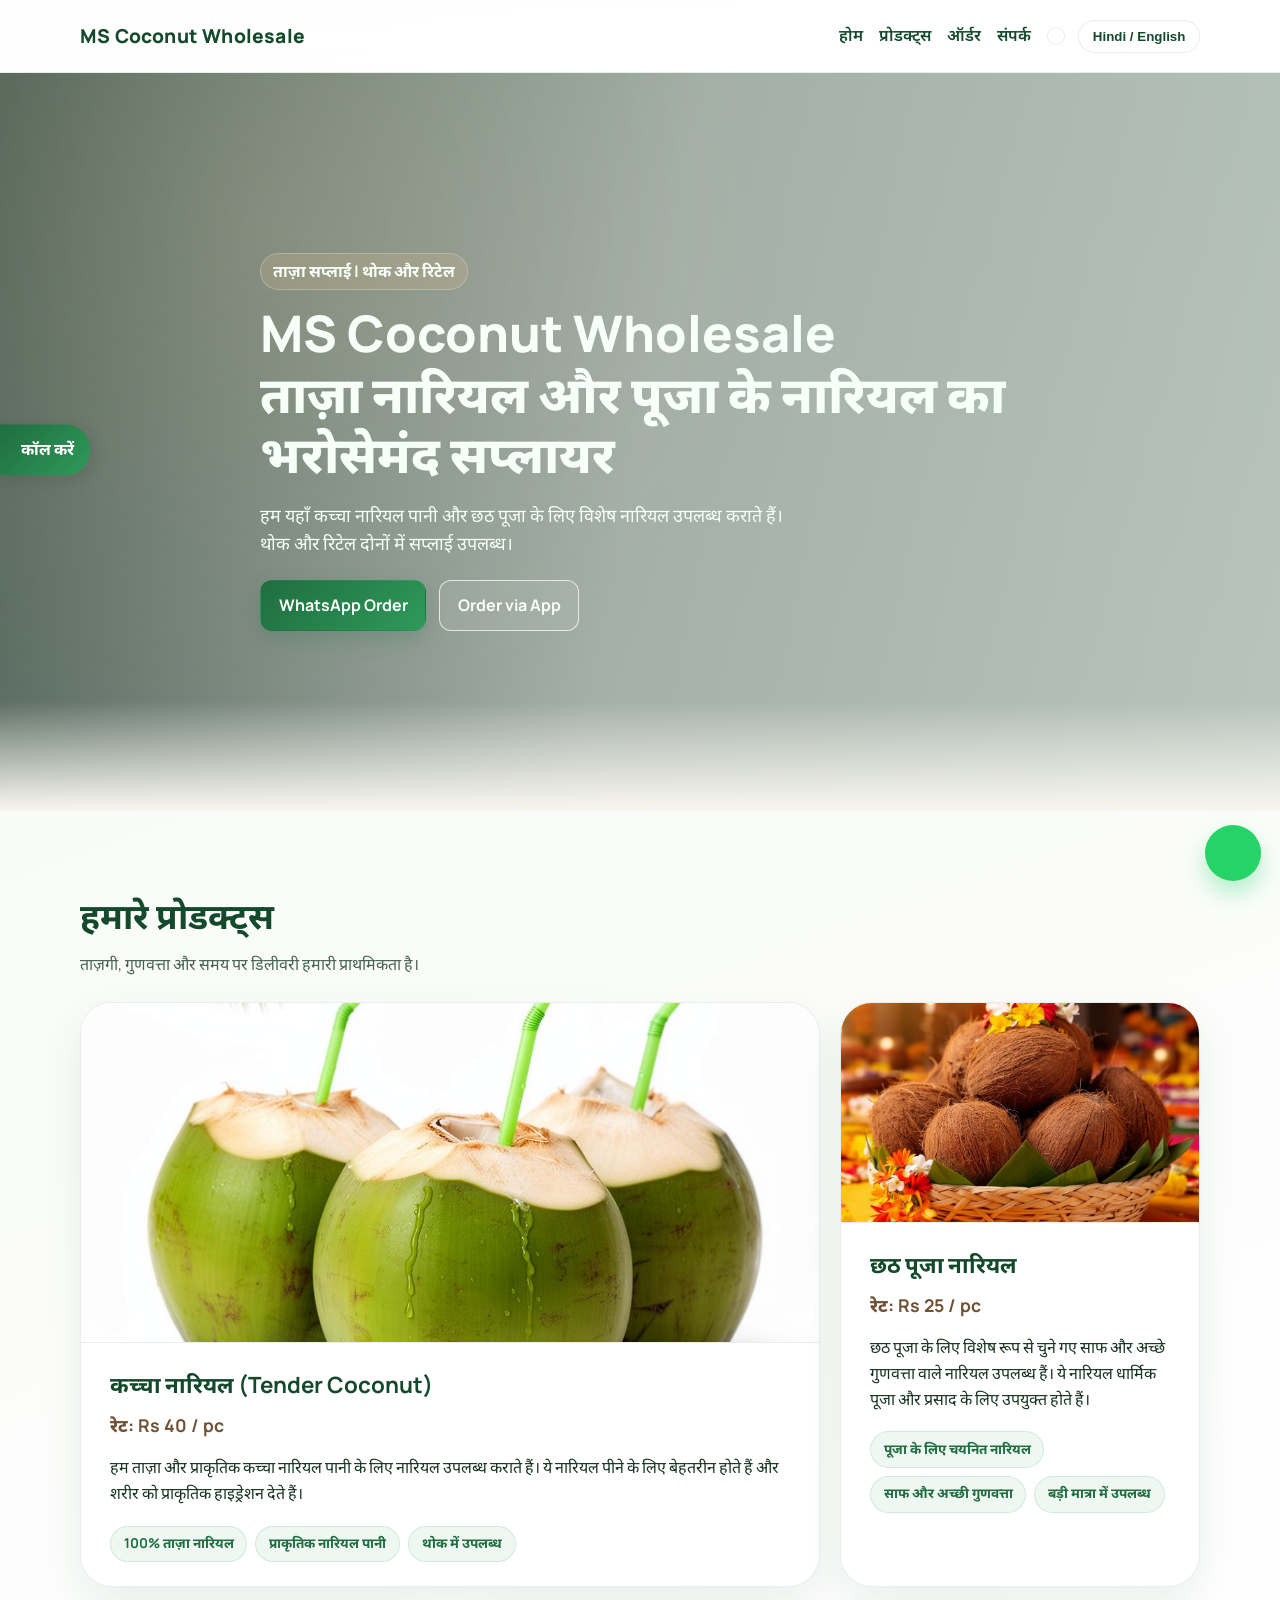
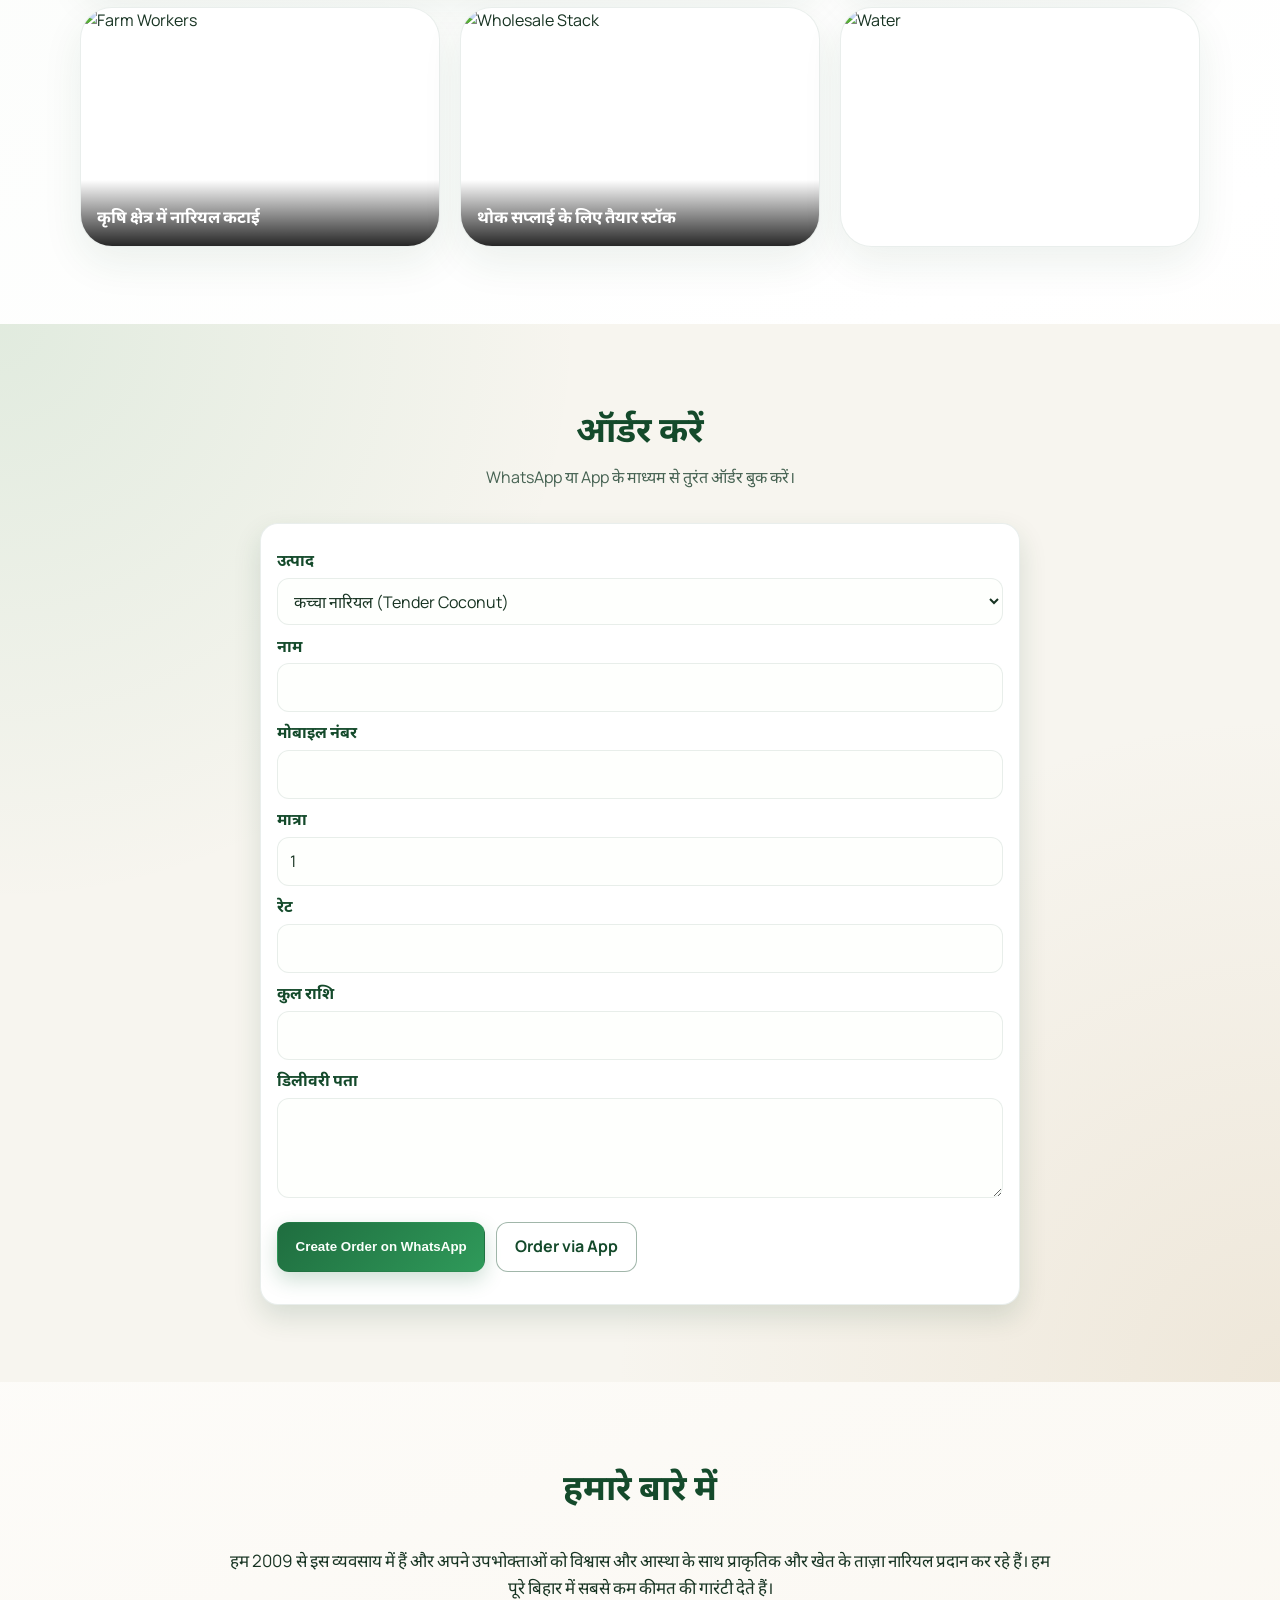
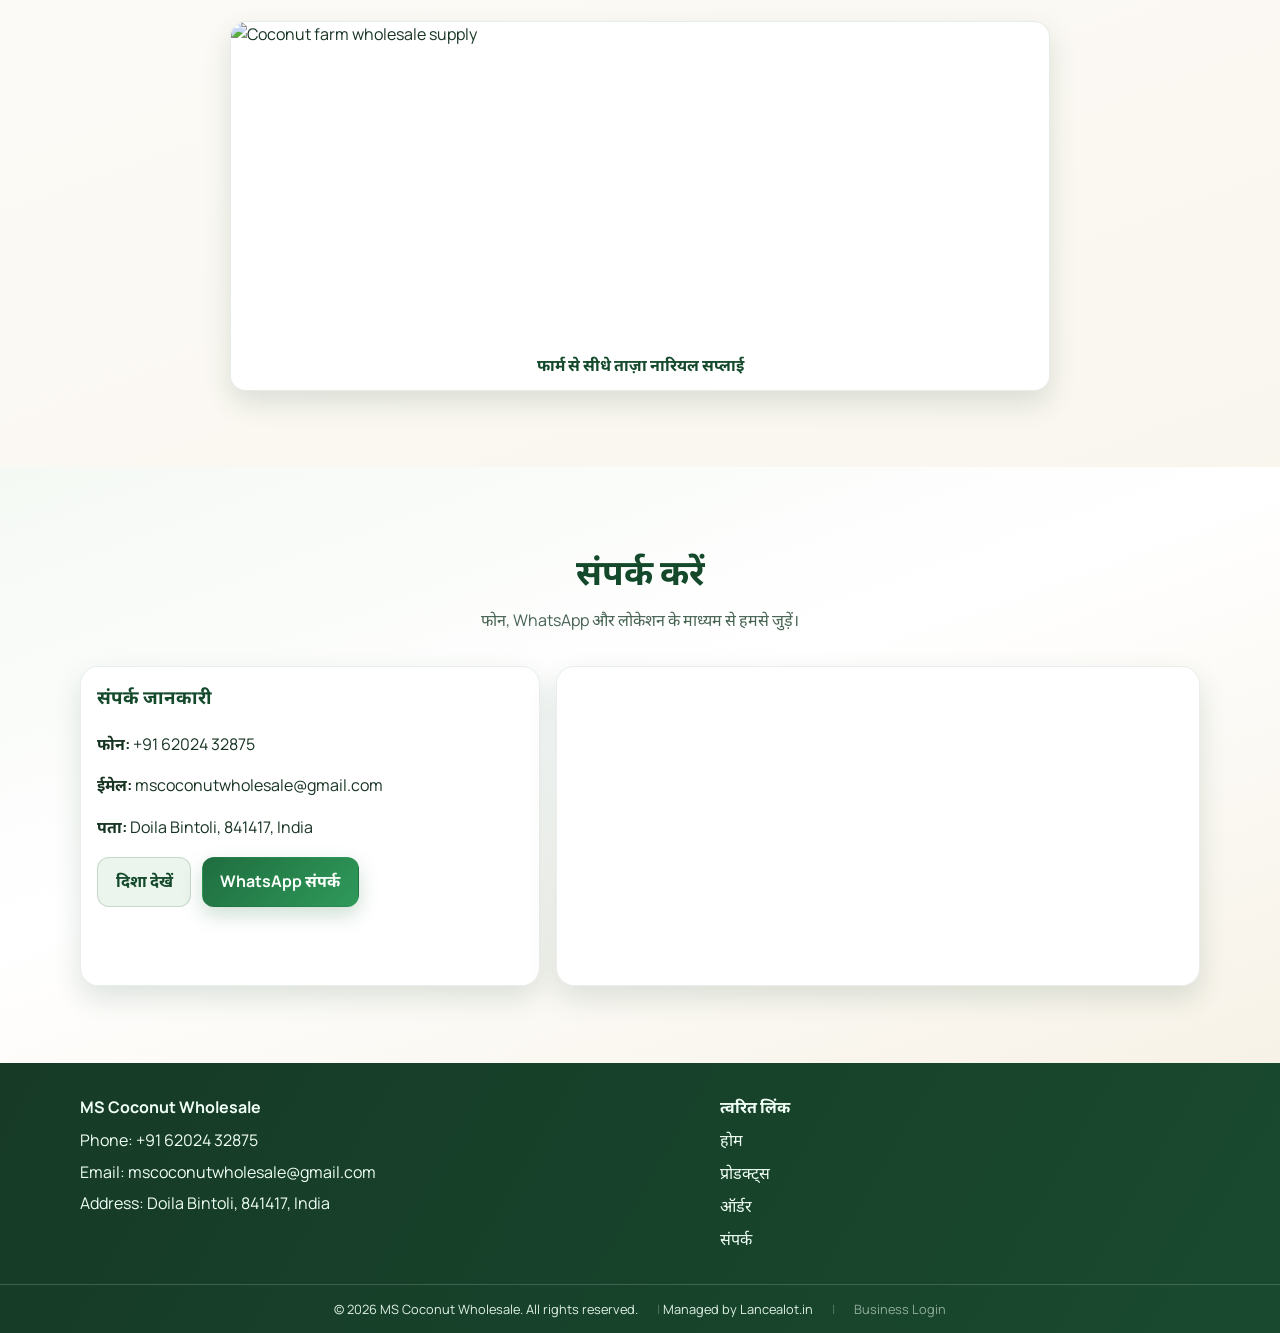
==== commit 5343954c: "Update index.html" ====
--- a/index.html
+++ b/index.html
@@ -172,7 +172,7 @@
             />
             <div class="bento-body">
               <h3 data-i18n="products.tender.name">कच्चा नारियल (Tender Coconut)</h3>
-              <p class="price"><span data-i18n="products.priceLabel">रेट:</span> <strong id="priceTender">Rs 45 / pc</strong></p>
+              <p class="price"><span data-i18n="products.priceLabel">रेट:</span> <strong id="priceTender">Rs 40 / pc</strong></p>
               <p data-i18n="products.tender.desc">हम ताज़ा और प्राकृतिक कच्चा नारियल पानी के लिए नारियल उपलब्ध कराते हैं...</p>
               <div class="bento-tags">
                 <span data-i18n="products.tender.f1">100% ताज़ा नारियल</span>
@@ -191,7 +191,7 @@
             />
             <div class="bento-body">
               <h3 data-i18n="products.pooja.name">छठ पूजा नारियल</h3>
-              <p class="price"><span data-i18n="products.priceLabel">रेट:</span> <strong id="pricepooja">Rs 35 / pc</strong></p>
+              <p class="price"><span data-i18n="products.priceLabel">रेट:</span> <strong id="pricepooja">Rs 25 / pc</strong></p>
               <p data-i18n="products.pooja.desc">छठ पूजा के लिए विशेष रूप से चुने गए साफ और अच्छे गुणवत्ता वाले नारियल उपलब्ध हैं।</p>
               <div class="bento-tags">
                 <span data-i18n="products.pooja.f1">पूजा के लिए चयनित</span>
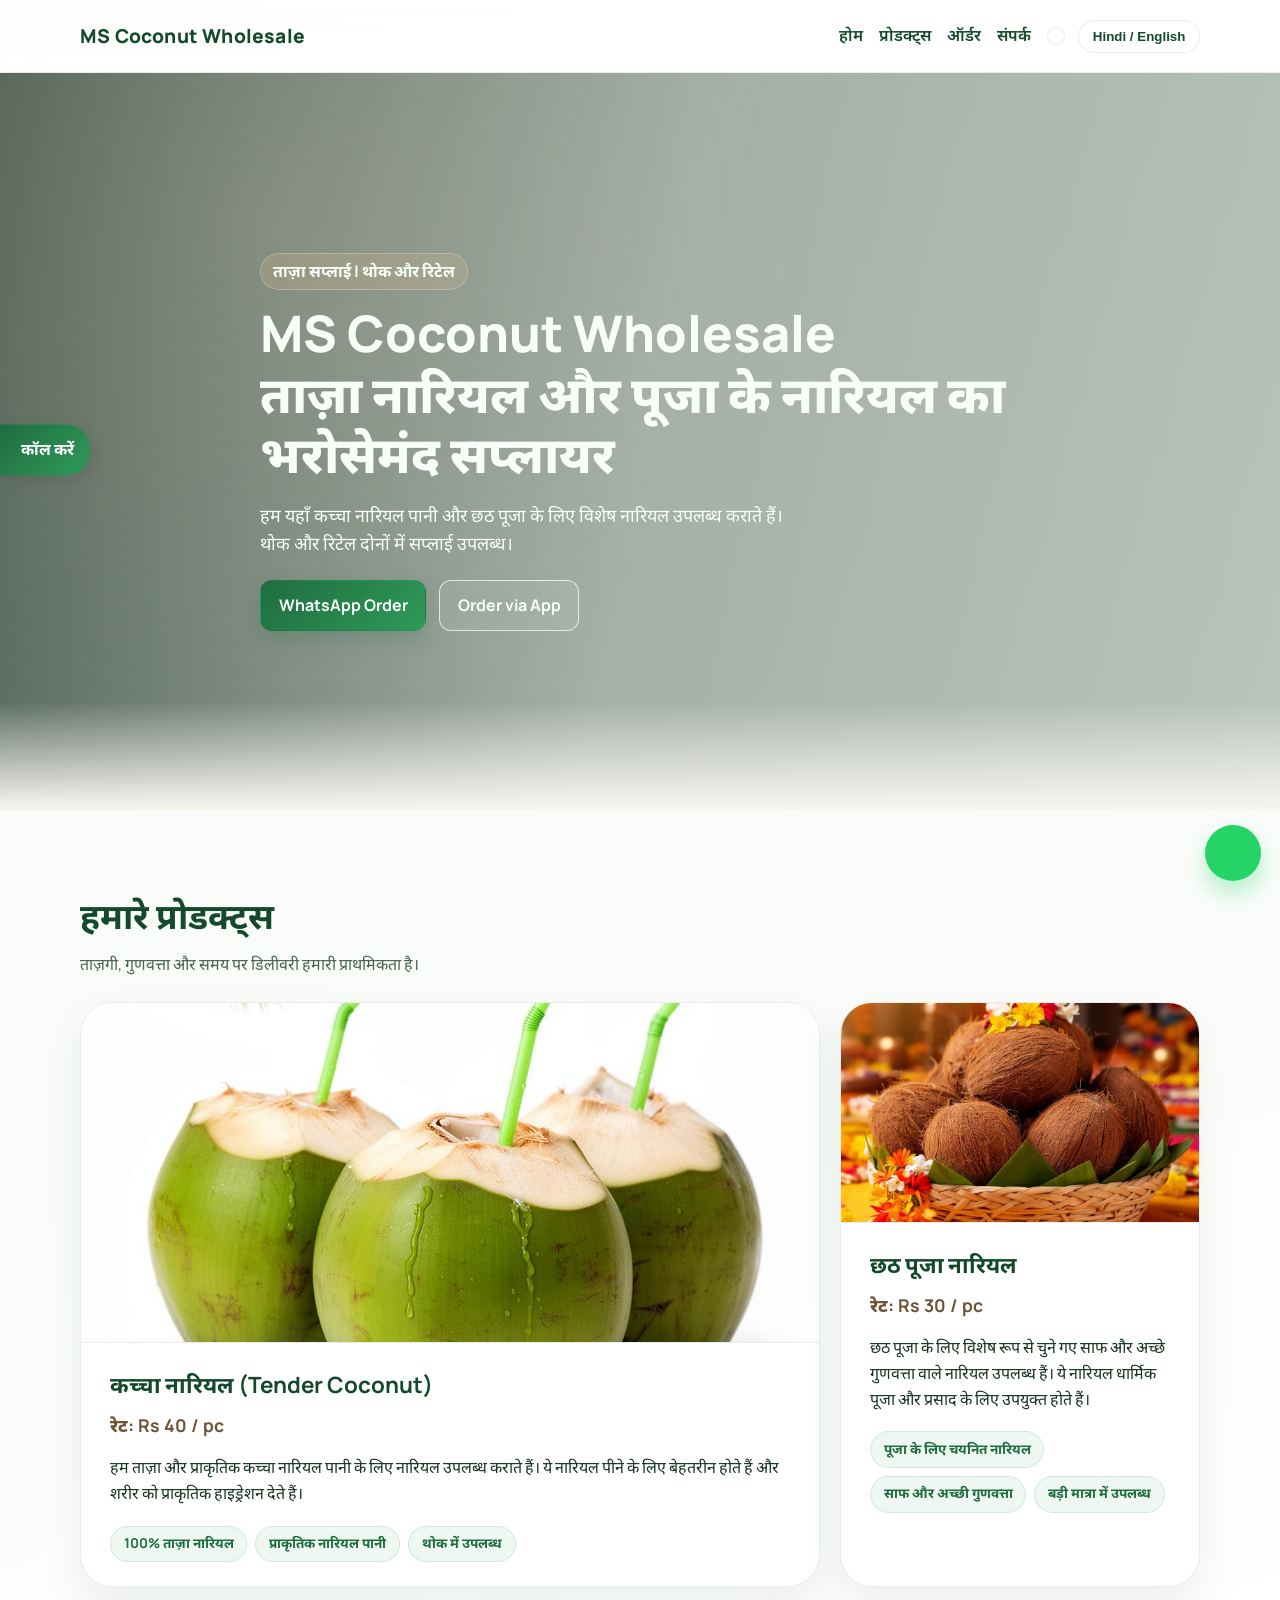
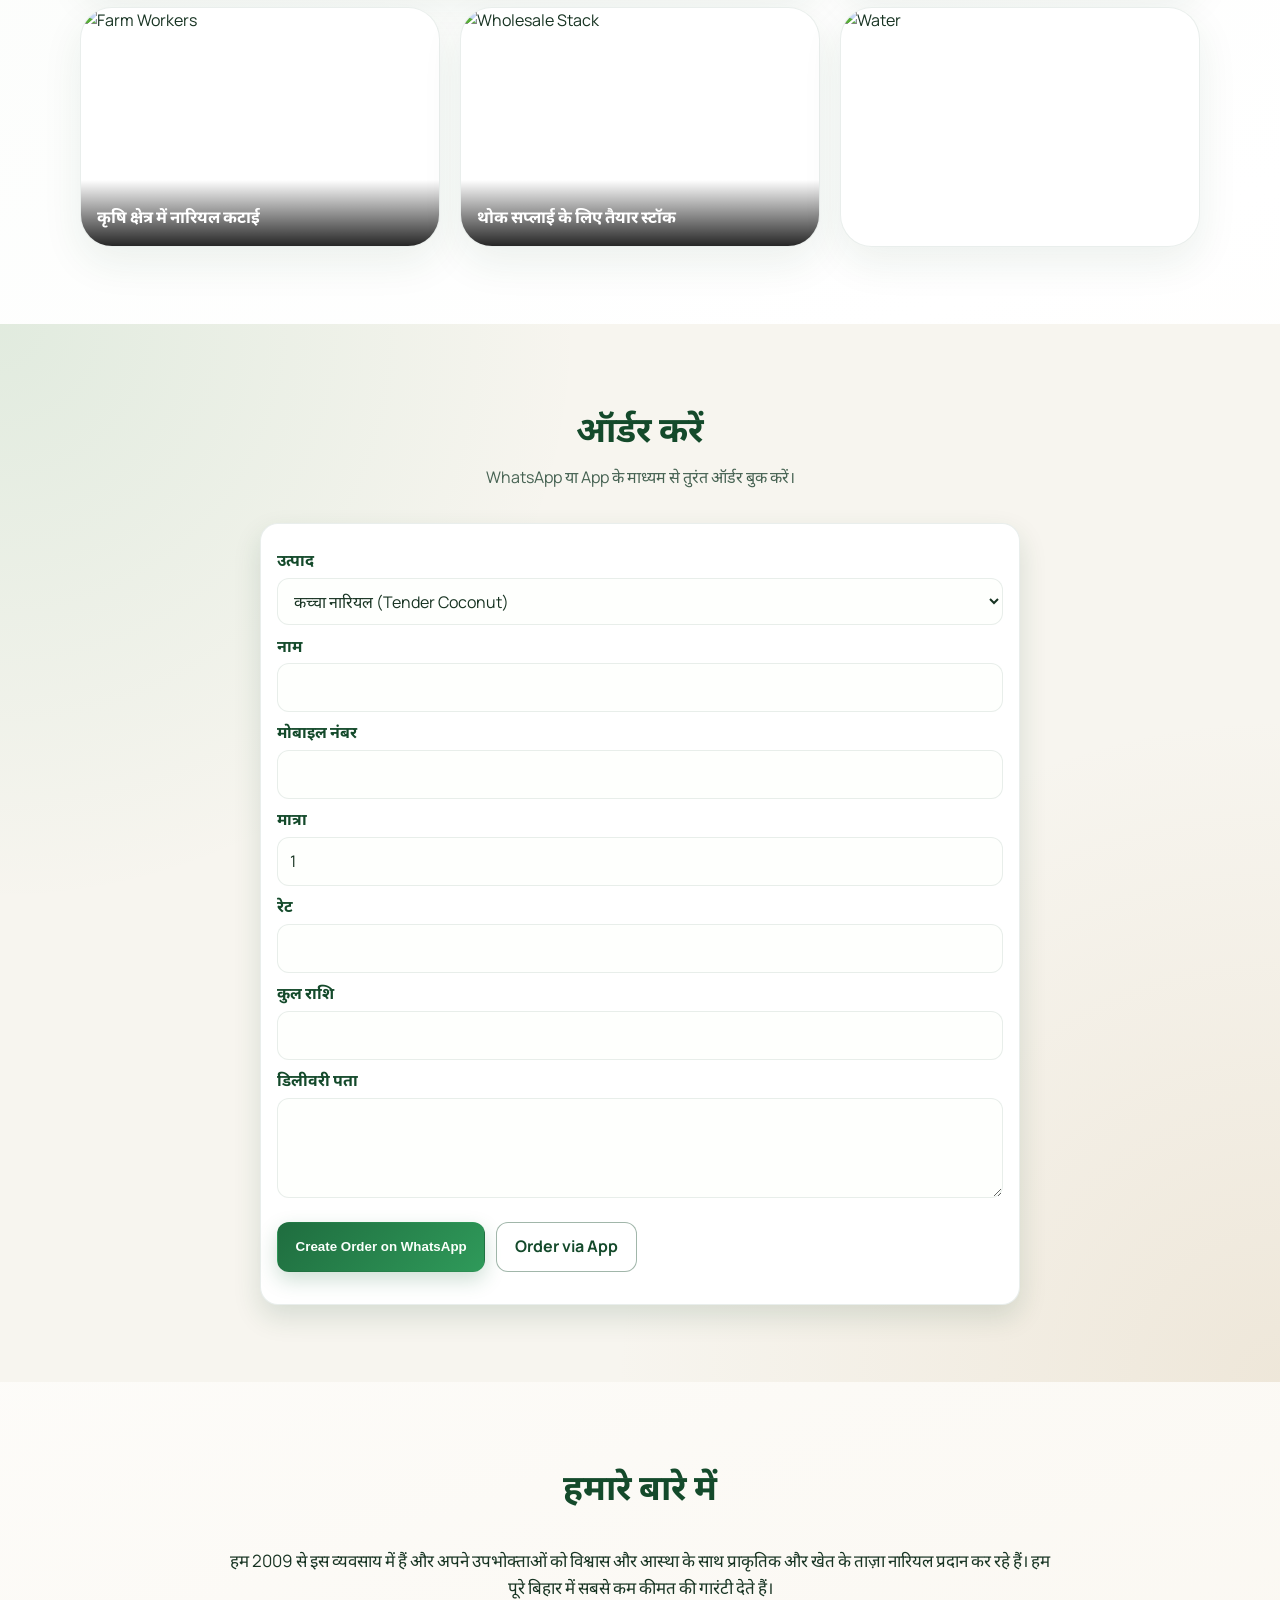
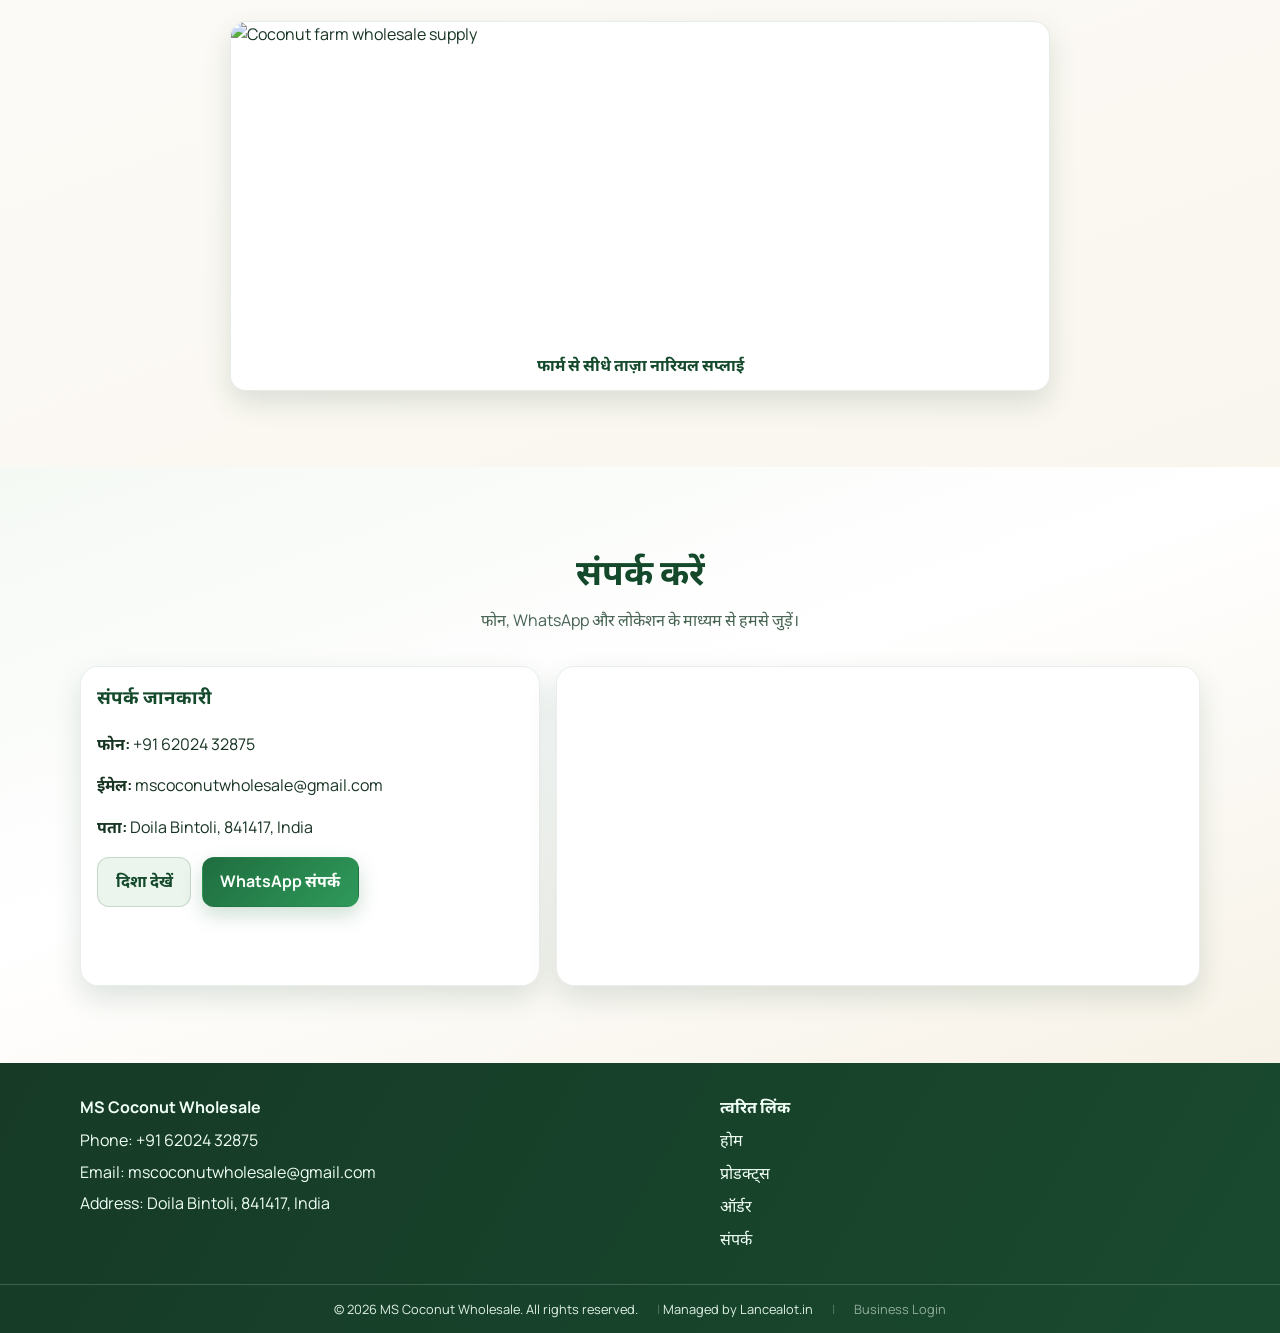
==== commit b9f68c09: "Update index.html Price Update" ====
--- a/index.html
+++ b/index.html
@@ -191,7 +191,7 @@
             />
             <div class="bento-body">
               <h3 data-i18n="products.pooja.name">छठ पूजा नारियल</h3>
-              <p class="price"><span data-i18n="products.priceLabel">रेट:</span> <strong id="pricepooja">Rs 25 / pc</strong></p>
+              <p class="price"><span data-i18n="products.priceLabel">रेट:</span> <strong id="pricepooja">Rs 30 / pc</strong></p>
               <p data-i18n="products.pooja.desc">छठ पूजा के लिए विशेष रूप से चुने गए साफ और अच्छे गुणवत्ता वाले नारियल उपलब्ध हैं।</p>
               <div class="bento-tags">
                 <span data-i18n="products.pooja.f1">पूजा के लिए चयनित</span>
